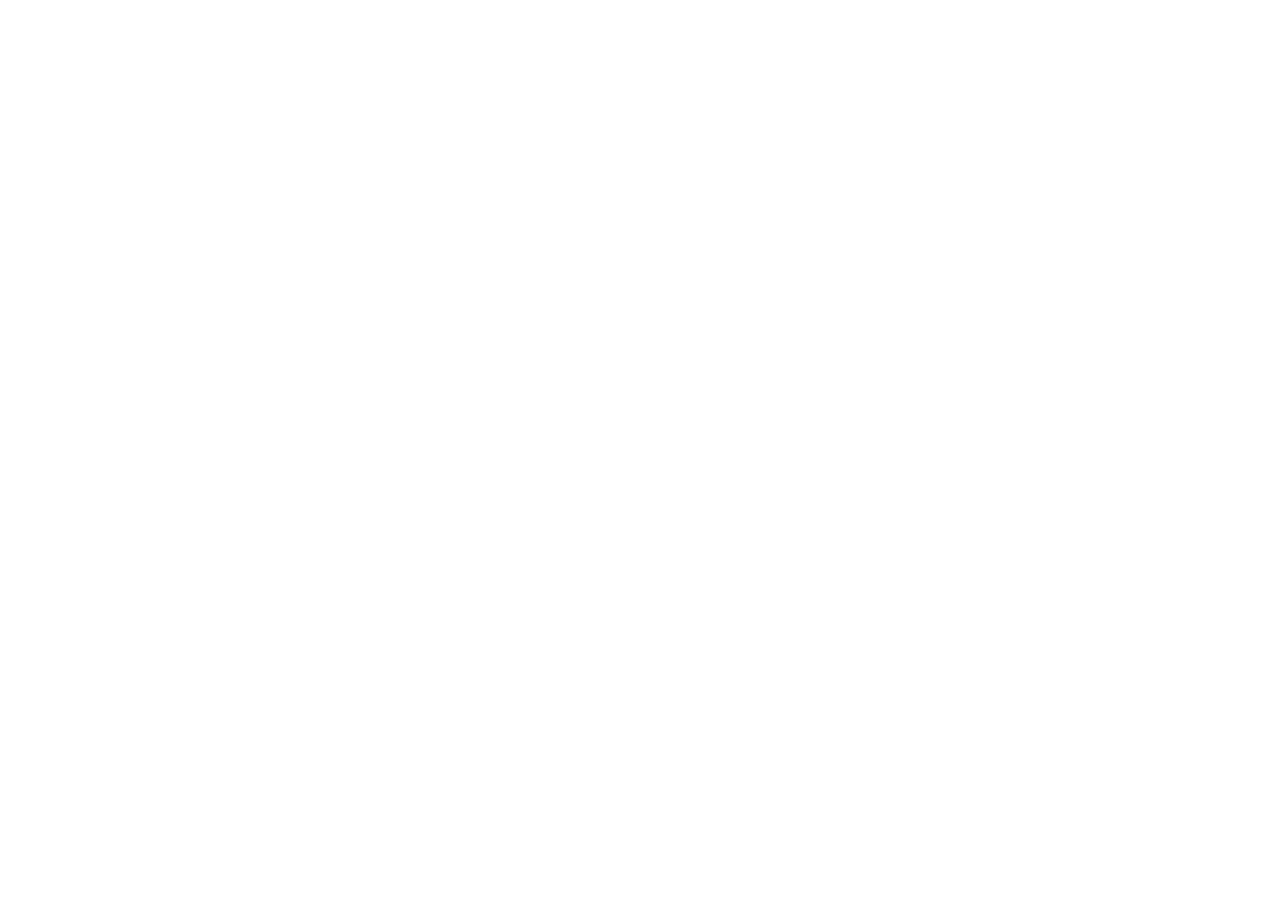
==== index.html @ 9375e0fc "Init : création du dépôt, arborescence des fichiers et structure HTML de base" ====
<!DOCTYPE html>
<html lang="fr">
<head> 
<meta charset="UTF-8"> 
<meta name="viewport" content="width=device-width, initial-scale=1.0"> 
<title>AfriTalent — Accueil</title> 
<!-- Bootstrap 5 via CDN : feuille de style --> 
<link 
href="https://cdn.jsdelivr.net/npm/bootstrap@5.3.0/dist/css/bootstrap.min.css" 
rel="stylesheet"> 
<!-- Votre feuille de style personnelle --> 
<link rel="stylesheet" href="css/style.css">
</head>
<body> 
<!-- Le contenu de la page sera ajoute ici --> 
<!-- Bootstrap 5 via CDN : script JavaScript --> 
<script 
src="https://cdn.jsdelivr.net/npm/bootstrap@5.3.0/dist/js/bootstrap.bundle.min.js"
></script> 
<!-- Votre script JavaScript --> 
<script src="js/main.js"></script>
</body>
</html
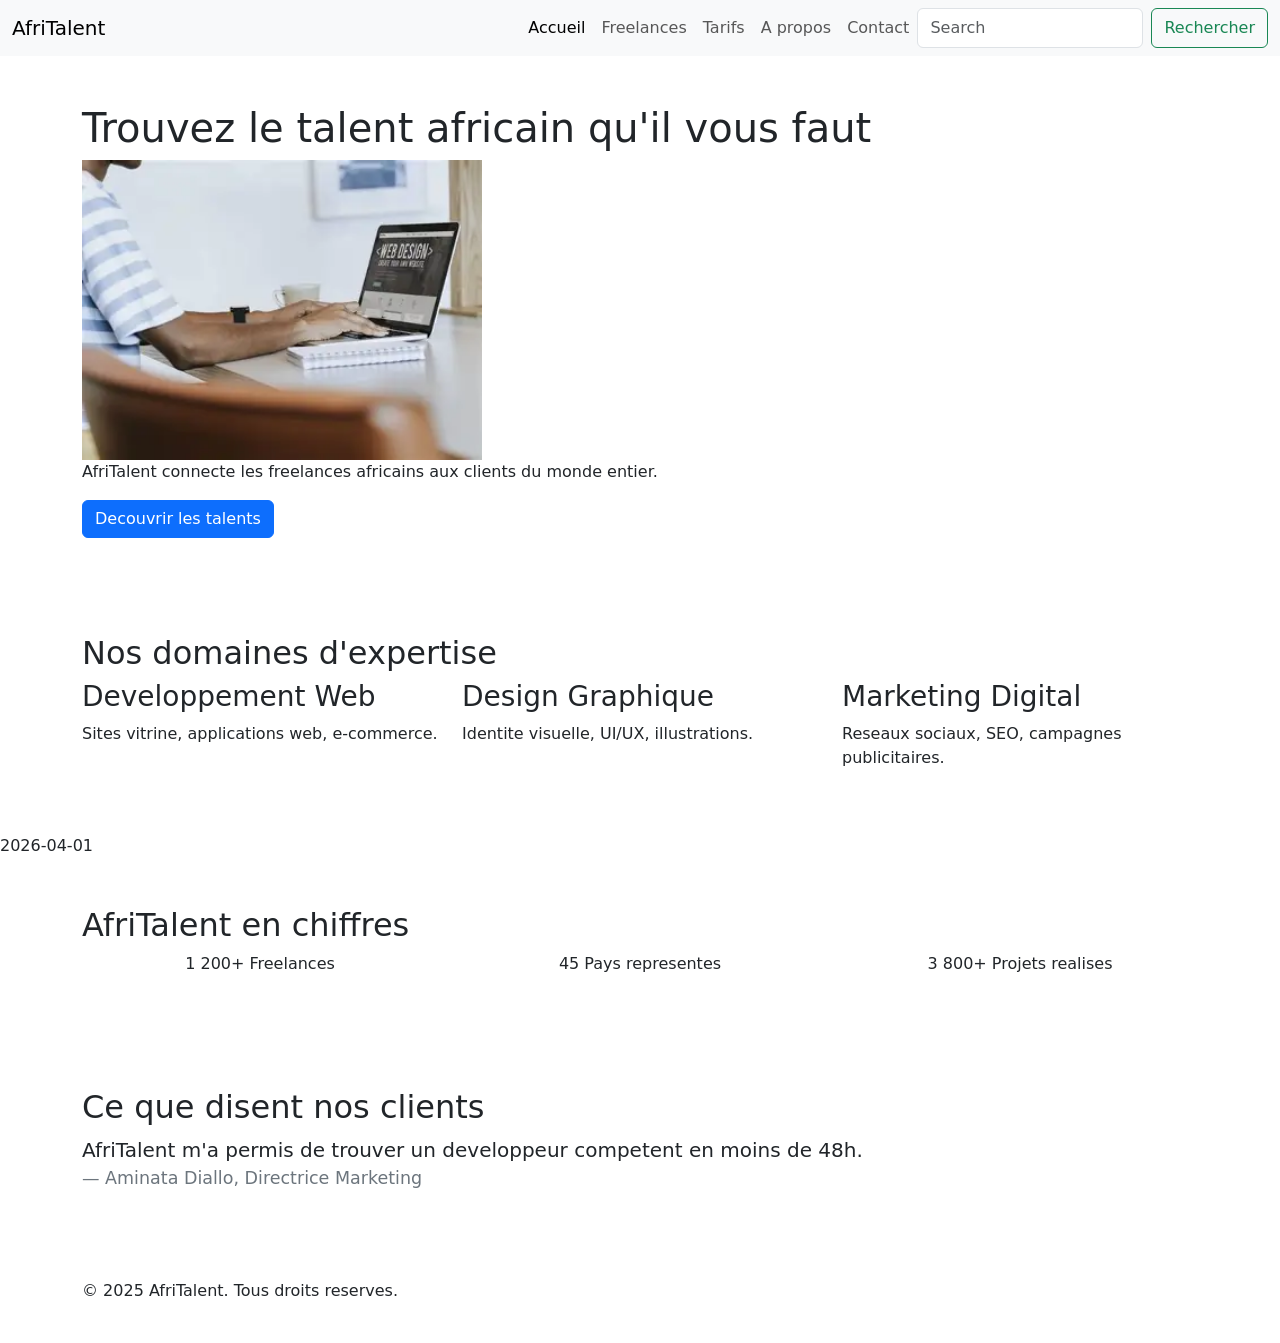
==== commit e873b578: "HTML : structure complète des 5 pages avec sections et contenu texte" ====
--- a/index.html
+++ b/index.html
@@ -1,23 +1,125 @@
 <!DOCTYPE html>
 <html lang="fr">
-<head> 
-<meta charset="UTF-8"> 
-<meta name="viewport" content="width=device-width, initial-scale=1.0"> 
-<title>AfriTalent — Accueil</title> 
-<!-- Bootstrap 5 via CDN : feuille de style --> 
-<link 
-href="https://cdn.jsdelivr.net/npm/bootstrap@5.3.0/dist/css/bootstrap.min.css" 
-rel="stylesheet"> 
-<!-- Votre feuille de style personnelle --> 
+<head>
+<meta charset="UTF-8">
+<meta name="viewport" content="width=device-width, initial-scale=1.0">
+<title>AfriTalent — Accueil</title>
+<!-- Bootstrap 5 via CDN : feuille de style -->
+<link
+href="https://cdn.jsdelivr.net/npm/bootstrap@5.3.0/dist/css/bootstrap.min.css"
+rel="stylesheet">
+<!-- Votre feuille de style personnelle -->
 <link rel="stylesheet" href="css/style.css">
 </head>
-<body> 
-<!-- Le contenu de la page sera ajoute ici --> 
-<!-- Bootstrap 5 via CDN : script JavaScript --> 
-<script 
+<body>
+<!-- Le contenu de la page sera ajoute ici -->
+
+
+<header>
+    <nav class="navbar navbar-expand-lg bg-body-tertiary">
+  <div class="container-fluid">
+    <a class="navbar-brand" href="#">AfriTalent</a>
+    <button class="navbar-toggler" type="button" data-bs-toggle="collapse" data-bs-target="#navbarSupportedContent" aria-controls="navbarSupportedContent" aria-expanded="false" aria-label="Toggle navigation">
+      <span class="navbar-toggler-icon"></span>
+    </button>
+    <div class="collapse navbar-collapse" id="navMenu"> 
+  <ul class="navbar-nav ms-auto"> 
+  <li class="nav-item"><a class="nav-link active" 
+  href="index.html">Accueil</a></li> 
+ <li class="nav-item"><a class="nav-link" 
+ href="freelances.html">Freelances</a></li> 
+ <li class="nav-item"><a class="nav-link" 
+ href="tarifs.html">Tarifs</a></li> 
+ <li class="nav-item"><a class="nav-link" href="about.html">A 
+ propos</a></li> 
+ <li class="nav-item"><a class="nav-link" 
+ href="contact.html">Contact</a></li> 
+      <form class="d-flex" role="Rechercher">
+        <input class="form-control me-2" type="search" placeholder="Search" aria-label="Search"/>
+        <button class="btn btn-outline-success" type="submit">Rechercher</button>
+      </form>
+    </div>
+  </div>
+ </nav>
+ </ul> 
+ </div> 
+ </div> 
+ </nav> 
+</header>
+<!-- Navigation Bootstrap commune a toutes les pages --> 
+
+<!-- Contenu principal --> 
+<main> 
+<!-- Section Hero : accroche principale --> 
+<section id="hero"> 
+<div class="container py-5"> 
+<h1>Trouvez le talent africain qu'il vous faut</h1> 
+<img src="images/Ordinateur.webp"
+     width="400"
+     height="300"
+     alt="hero">
+<p>AfriTalent connecte les freelances africains aux clients du 
+monde entier.</p> 
+<a href="freelances.html" class="btn btn-primary">Decouvrir les 
+talents</a>
+</div>
+</section>
+<!-- Section Services -->
+<section id="services">
+<div class="container py-5">
+<h2>Nos domaines d'expertise</h2>
+<div class="row">
+    <div class="col-md-4">
+<h3>Developpement Web</h3>
+<p>Sites vitrine, applications web, e-commerce.</p>
+</div>
+<div class="col-md-4">
+<h3>Design Graphique</h3>
+<p>Identite visuelle, UI/UX, illustrations.</p>
+</div>
+<div class="col-md-4">
+<h3>Marketing Digital</h3>
+<p>Reseaux sociaux, SEO, campagnes publicitaires.</p
+</div>
+</div>
+</div>
+</section>
+2026-04-01
+<!-- Section Statistiques -->
+<section id="statistiques"> 
+<div class="container py-5"> 
+<h2>AfriTalent en chiffres</h2> 
+<div class="row text-center"> 
+<div class="col-md-4"><p>1 200+ Freelances</p></div> 
+<div class="col-md-4"><p>45 Pays representes</p></div> 
+<div class="col-md-4"><p>3 800+ Projets realises</p></div> 
+</div> 
+</div> 
+</section> 
+<!-- Section Temoignages --> 
+<section id="temoignages"> 
+<div class="container py-5"> 
+<h2>Ce que disent nos clients</h2> 
+<blockquote class="blockquote"> 
+<p>AfriTalent m'a permis de trouver un developpeur competent 
+en moins de 48h.</p> 
+<footer class="blockquote-footer">Aminata Diallo, Directrice 
+Marketing</footer> 
+</blockquote> 
+</div> 
+</section> 
+</main> 
+<!-- Pied de page --> 
+<footer> 
+<div class="container py-4"> 
+<p>&copy; 2025 AfriTalent. Tous droits reserves.</p> 
+</div> 
+</footer>
+<!-- Bootstrap 5 via CDN : script JavaScript -->
+<script
 src="https://cdn.jsdelivr.net/npm/bootstrap@5.3.0/dist/js/bootstrap.bundle.min.js"
-></script> 
-<!-- Votre script JavaScript --> 
+></script>
+<!-- Votre script JavaScript -->
 <script src="js/main.js"></script>
 </body>
 </html
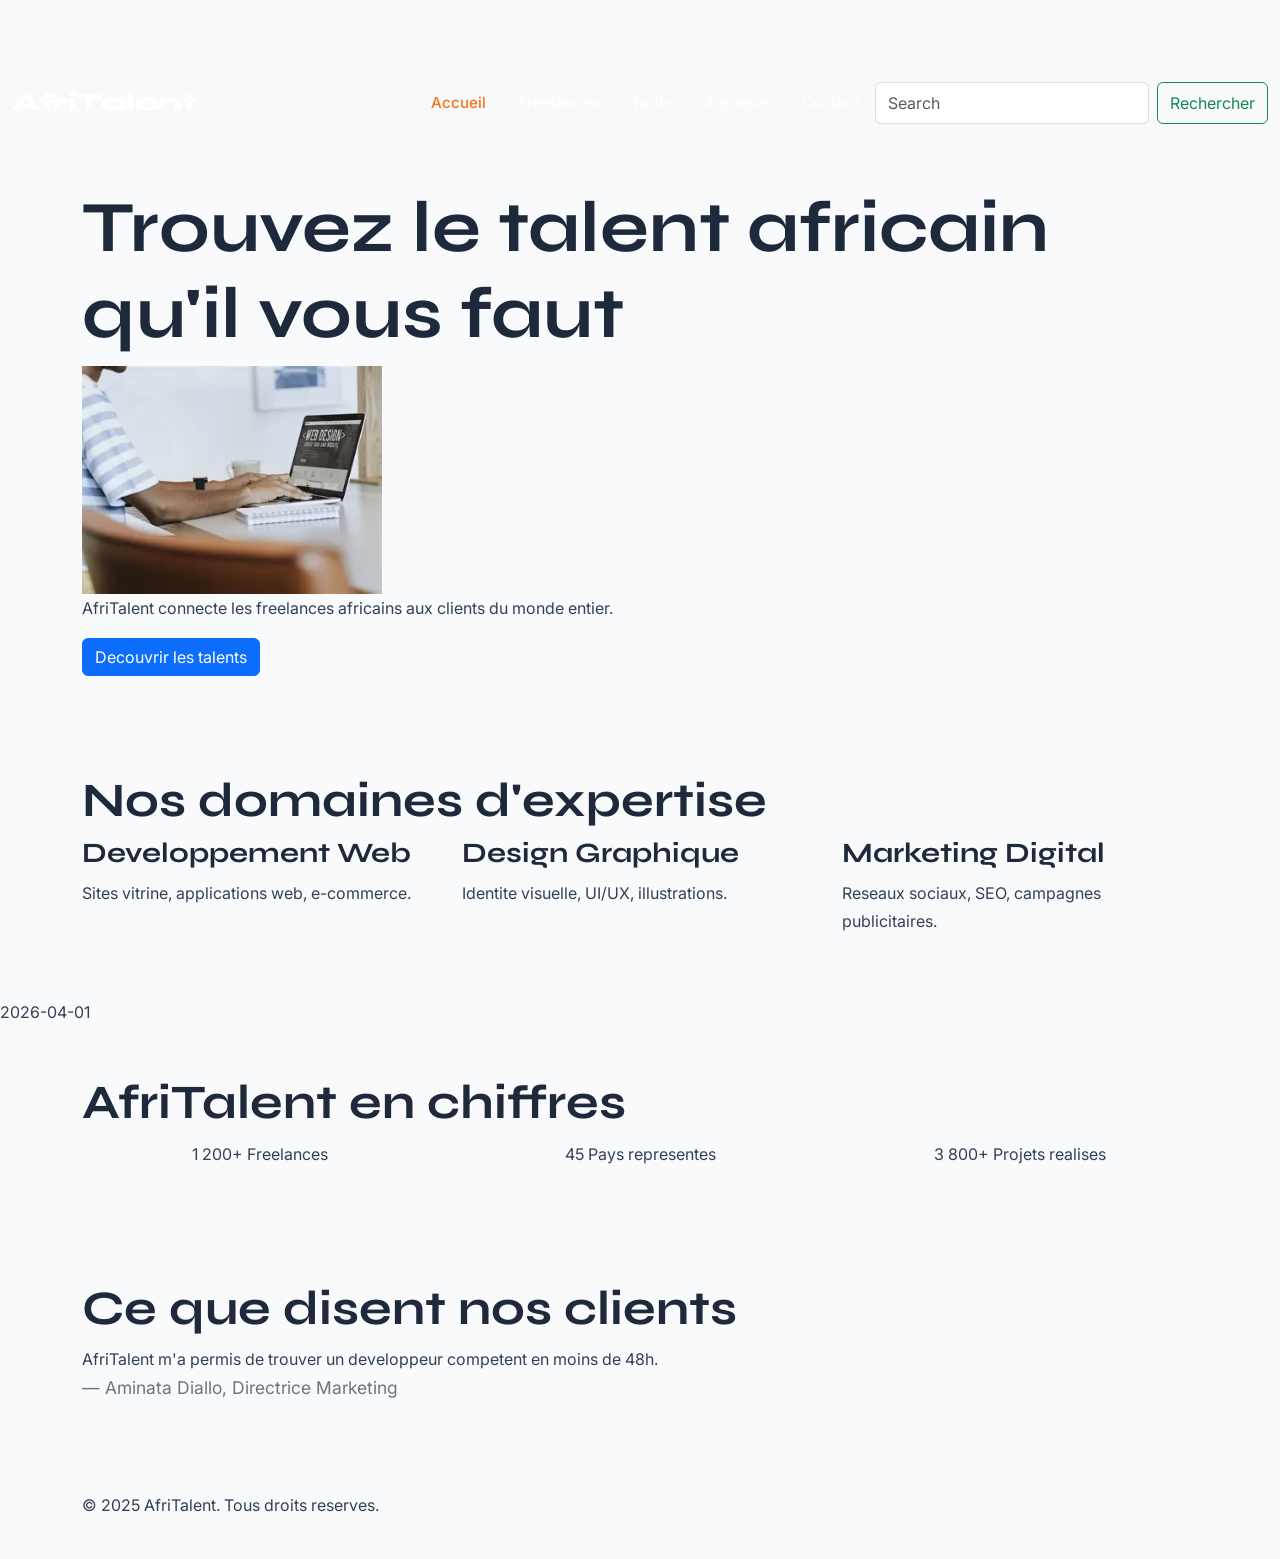
==== commit f1b0f12e: "ajout du css" ====
--- a/index.html
+++ b/index.html
@@ -55,7 +55,7 @@
 <div class="container py-5"> 
 <h1>Trouvez le talent africain qu'il vous faut</h1> 
 <img src="images/Ordinateur.webp"
-     width="400"
+     width="300"
      height="300"
      alt="hero">
 <p>AfriTalent connecte les freelances africains aux clients du 
--- a/css/style.css
+++ b/css/style.css
@@ -0,0 +1,197 @@
+@import url('https://fonts.googleapis.com/css2?family=Syne:wght@400;600;700;800&family=Inter:wght@300;400;500;600&display=swap');
+
+/* variables css */
+:root {
+    --color-primary:    #F97316; 
+    --color-secondary:  #1E293B;
+    --color-bg:         #F8FAFC;
+    --color-surface:    #FFFFFF;
+    --color-text:       #334155;
+    /* pour la typographie */
+    --font-heading: 'Syne', sans-serif;
+    --font-body:    'Inter', sans-serif;
+    /* les espacements */
+    --spacing-xs:   0.5rem;
+  --spacing-sm:   1rem;
+  --spacing-md:   2rem;
+  --spacing-lg:   4rem;
+  --spacing-xl:   6rem;
+  /* bordures arrondies */
+  --radius-sm:   0.375rem;
+  --radius-md:   0.75rem;
+  --radius-lg:   1.5rem;
+  /* les ombrages */
+  --shadow-sm: 0 1px 3px rgba(0, 0, 0, 0.08), 0 1px 2px rgba(0, 0, 0, 0.04);
+  --shadow-md: 0 4px 16px rgba(0, 0, 0, 0.10);
+  --shadow-lg: 0 12px 40px rgba(0, 0, 0, 0.12);
+   /* Transitions */
+    --transition-fast: 0.2s ease;
+    --transition-normal: 0.35s ease;
+
+    --navbar-height: 70px;
+}
+/* Reset CSS et styles de base */
+*,
+*::before,
+*::after {
+  box-sizing: border-box;
+  margin: 0;
+  padding: 0;
+}
+/* scroll */
+html {
+  scroll-behavior: smooth;
+}
+/* Corps de page */
+body {
+  font-family: var(--font-body);
+  font-size: 1rem;
+  line-height: 1.7;
+  color: var(--color-text);
+  background-color: var(--color-bg);
+  /* ajustement pour la navbar fixe */
+  padding-top: var(--navbar-height);
+}
+/* Suppression du style de liste par défaut (sera réappliqué au besoin) */
+ul, ol {
+  list-style: none;
+}
+/* Images responsives par défaut */
+img {
+  max-width: 100%;
+  height: auto;
+  display: block;
+}
+/* liens couleur heritee etc...*/
+a {
+  color: inherit;
+  text-decoration: none;
+}
+/* Boutons — police héritée */
+button {
+  font-family: inherit;
+  cursor: pointer;
+}
+/* typo globale */
+ /* --- Titres H1 à H4 en Syne --- */
+h1, h2, h3, h4 {
+  font-family: var(--font-heading);
+  font-weight: 700;
+  line-height: 1.2;
+  color: var(--color-secondary);
+}
+ 
+h1 { font-size: clamp(2.5rem, 6vw, 4.5rem); }   /* Hero — très grand, responsive  */
+h2 { font-size: clamp(1.8rem, 4vw, 3rem);   }   /* Titres de section              */
+h3 { font-size: clamp(1.25rem, 2.5vw, 1.75rem); } /* Sous-sections, cartes        */
+h4 { font-size: 1.125rem; }                      /* Petits blocs, labels forts     */
+ 
+/* Corps de texte */
+p {
+  font-size: 1rem;
+  line-height: 1.75;
+  color: var(--color-text);
+  margin-bottom: var(--spacing-sm);
+}
+ 
+/* Variante texte plus grande */
+.text-lead {
+  font-size: 1.15rem;
+  color: var(--color-text);
+  opacity: 0.85;
+}
+ 
+/* Petit texte */
+.text-small {
+  font-size: 0.85rem;
+  color: var(--color-text);
+  opacity: 0.7;
+}
+ 
+/* Texte de mise en avant (accent couleur primaire) */
+.text-accent {
+  color: var(--color-primary);
+}
+/* Titre de section centré avec label au-dessus */
+.section-label {
+  display: inline-block;
+  font-family: var(--font-body);
+  font-size: 0.8rem;
+  font-weight: 600;
+  letter-spacing: 0.12em;
+  text-transform: uppercase;
+  color: var(--color-primary);
+  margin-bottom: var(--spacing-xs);
+}
+/* navbar stylise */
+/* barre nav orincipal */
+#main-navbar {
+  height: var(--navbar-height);
+  background-color: var(--color-secondary);
+  transition: background-color var(--transition-normal),
+              box-shadow var(--transition-normal);
+
+}
+/* ombre variable lors de scroll */
+#main-navbar.navbar-scrolled {
+  box-shadow: var(--shadow-lg);
+  background-color: var(--color-secondary);
+}
+/* logo AfriTalent */
+.navbar-brand {
+  font-family: var(--font-heading);
+  font-size: 1.5rem;
+  font-weight: 800;
+  color: var(--color-surface) !important;
+  letter-spacing: -0.02em;
+}
+/* Partie colorée du logo */
+.navbar-brand span {
+  color: var(--color-primary);
+}
+/* Liens de navigation */
+.navbar-nav .nav-link {
+  font-family: var(--font-body);
+  font-size: 0.95rem;
+  font-weight: 500;
+  color: rgba(255, 255, 255, 0.80) !important;
+  padding: var(--spacing-xs) var(--spacing-sm) !important;
+  transition: color var(--transition-fast);
+}
+/* État actif et survol */
+.navbar-nav .nav-link:hover,
+.navbar-nav .nav-link.active {
+  color: var(--color-primary) !important;
+}
+/* Bouton CTA navbar « Rejoindre AfriTalent */
+.btn-navbar-cta {
+  font-family: var(--font-body);
+  font-size: 0.9rem;
+  font-weight: 600;
+  background-color: var(--color-primary);
+  color: #FFFFFF !important;
+  border: none;
+  border-radius: var(--radius-sm);
+  padding: 0.45rem 1.2rem;
+  margin-left: var(--spacing-sm);
+  transition: background-color var(--transition-fast),
+              transform var(--transition-fast);
+}
+ 
+.btn-navbar-cta:hover {
+  background-color: #ea6b0f;
+  transform: translateY(-1px);
+}
+/* Icône hamburger (mobile) — couleur adaptative */
+.navbar-toggler {
+  border-color: rgba(255, 255, 255, 0.3);
+}
+
+.navbar-toggler-icon {
+  background-image: url("data:image/svg+xml,%3csvg xmlns='http://www.w3.org/2000/svg' viewBox='0 0 30 30'%3e%3cpath stroke='rgba(255, 255, 255, 0.85)' stroke-linecap='round' stroke-miterlimit='10' stroke-width='2' d='M4 7h22M4 15h22M4 23h22'/%3e%3c/svg%3e");
+}
+/* supression du contour de focus sur le bouton hamburger */
+.navbar-toggler:focus {
+  box-shadow: 0 0 0 3px rgba(249, 115, 22, 0.5);
+  outline: none;
+}
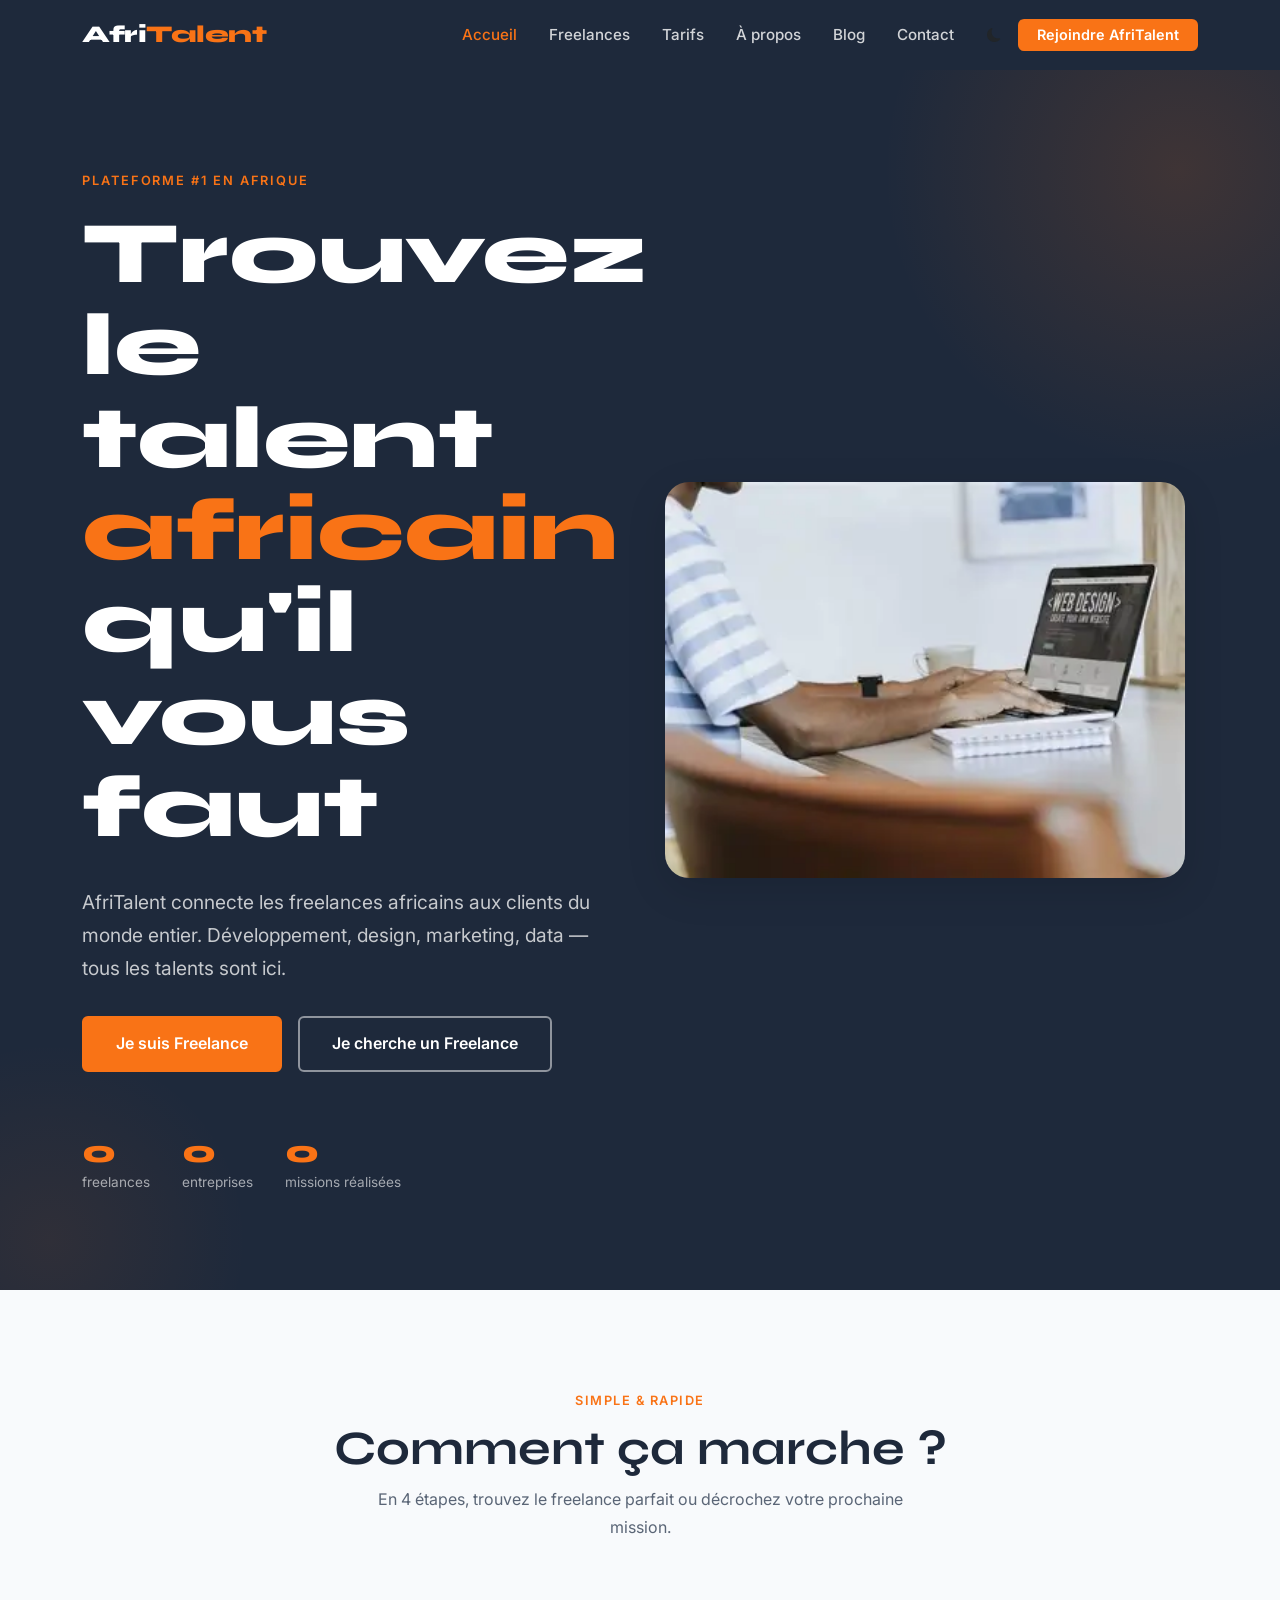
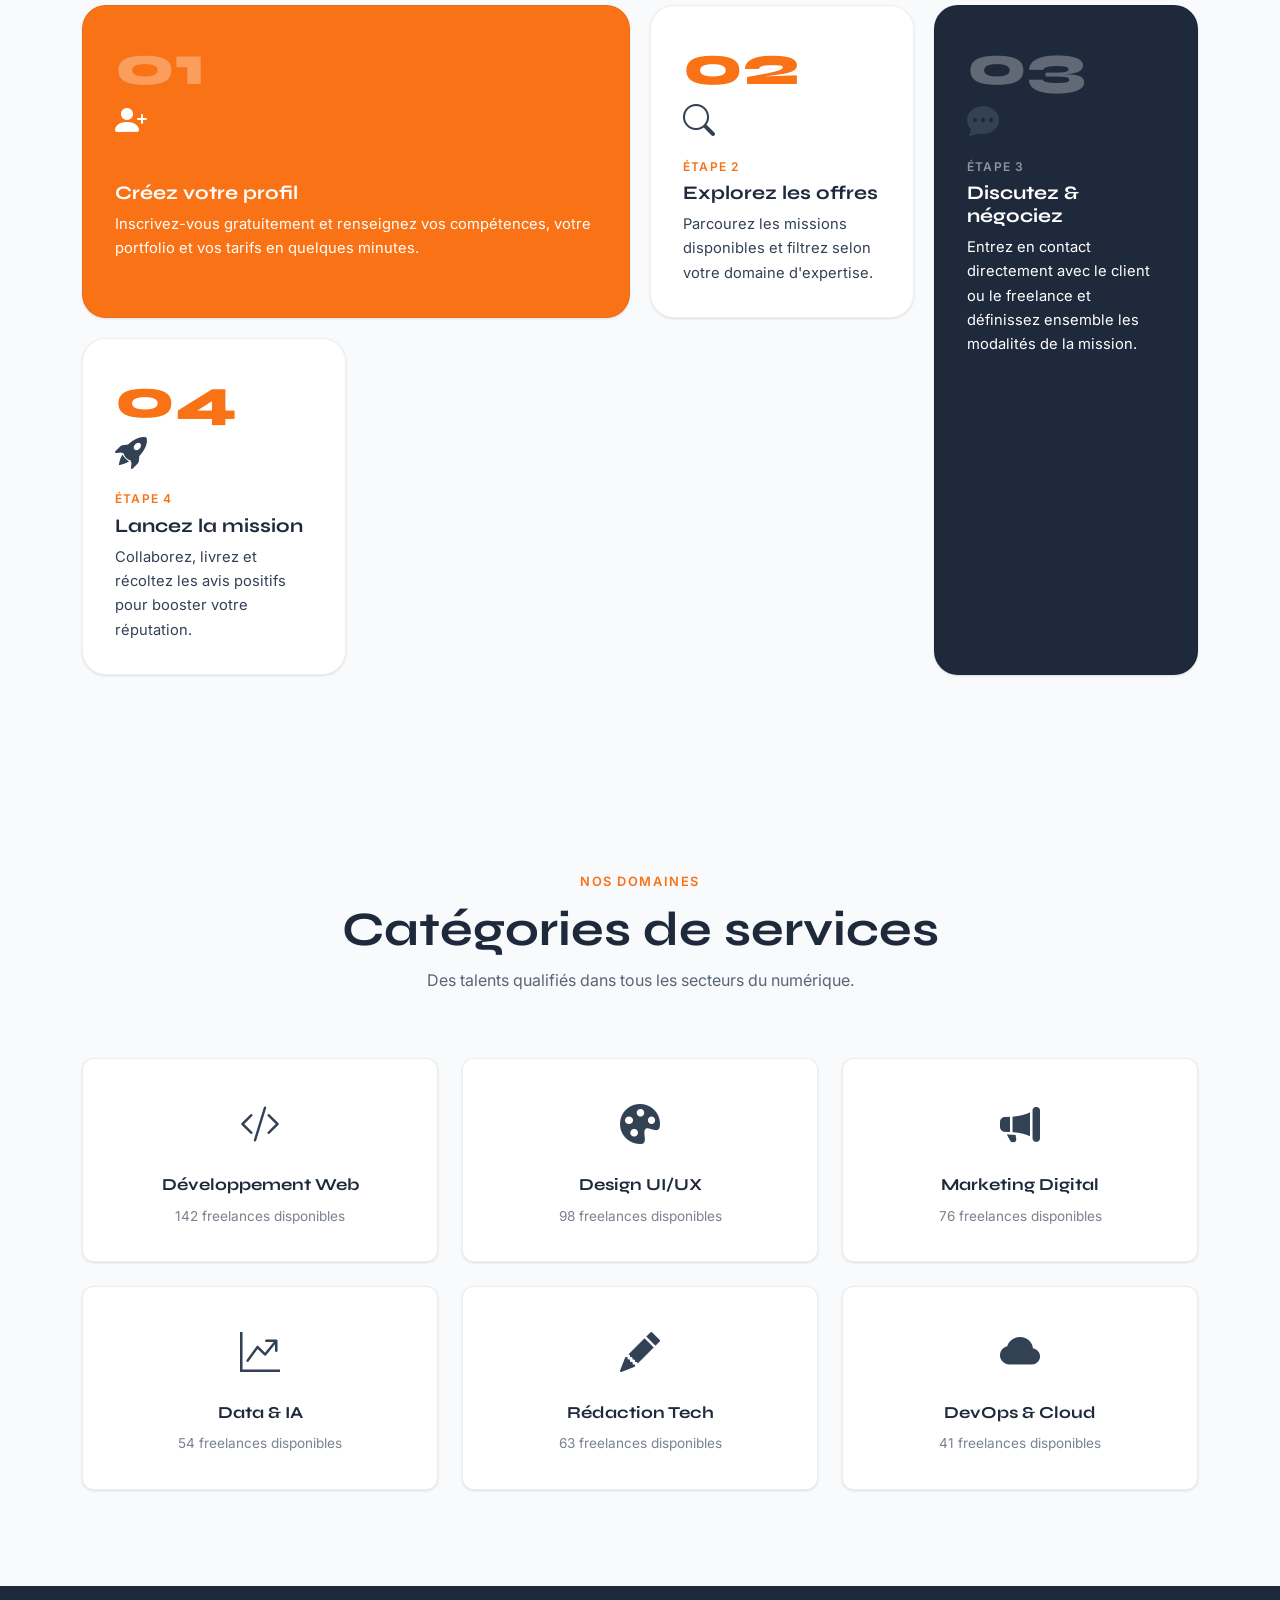
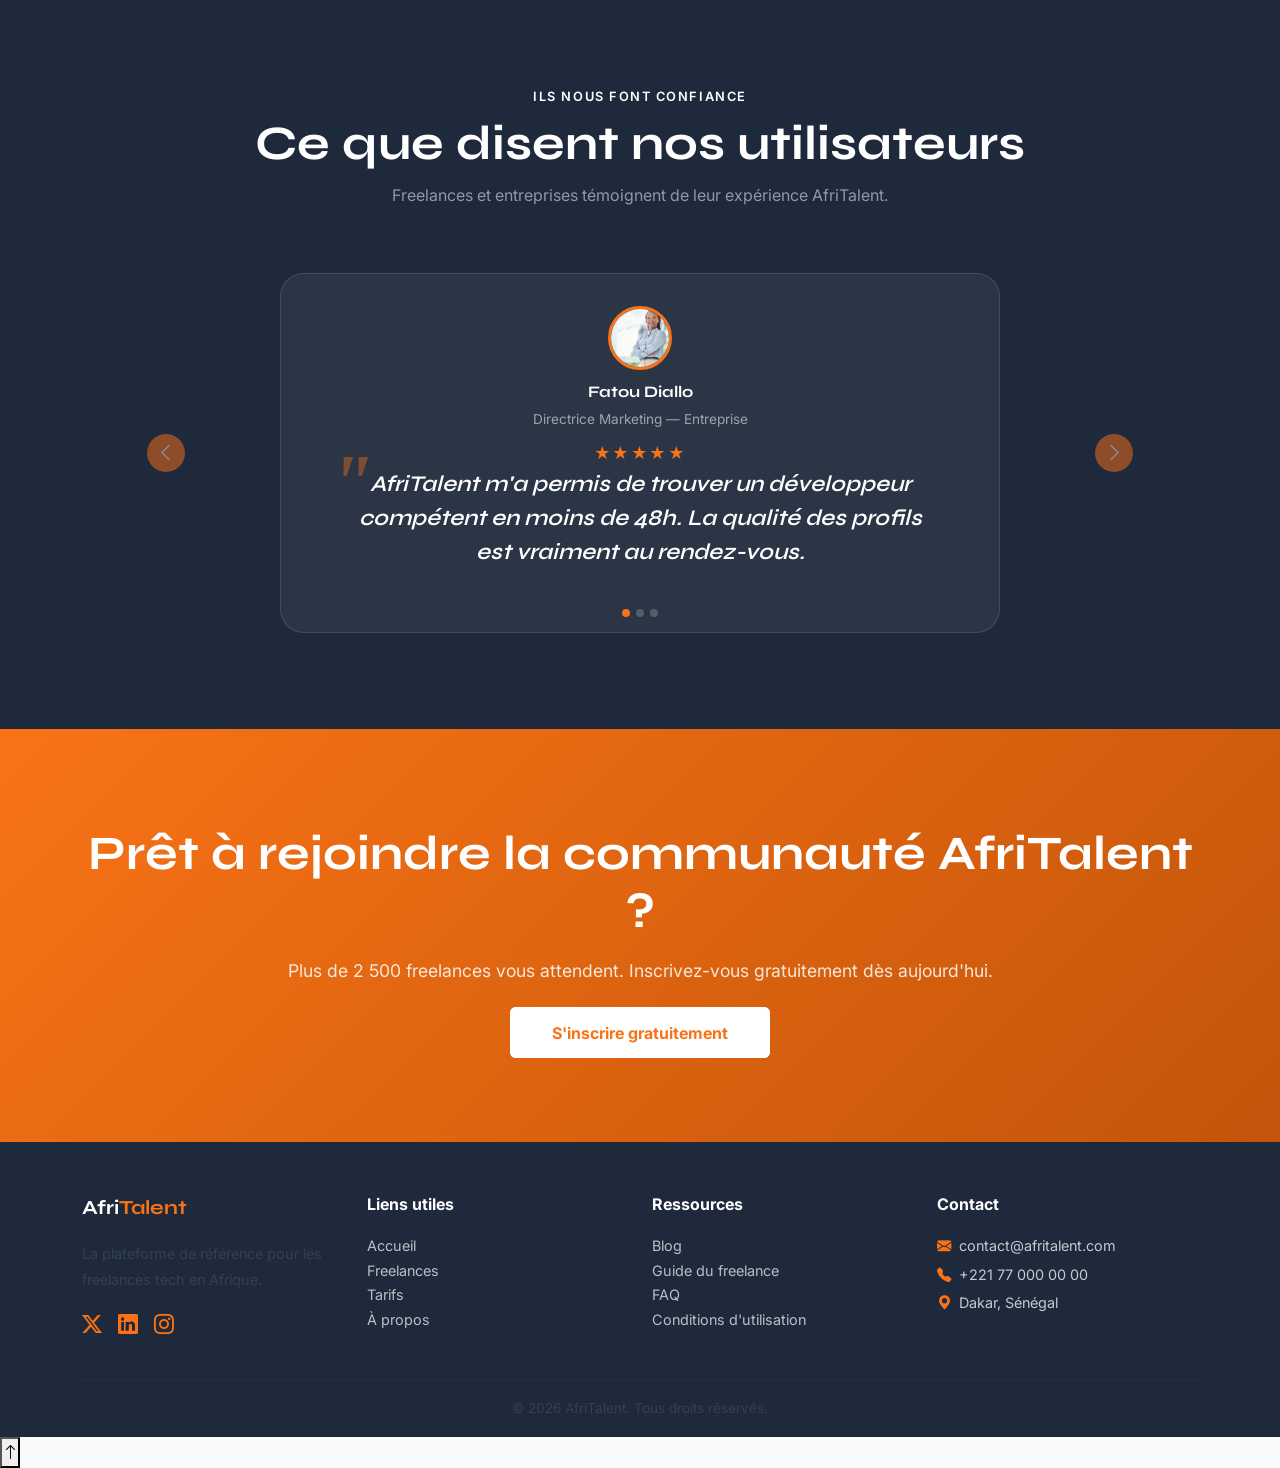
==== commit 9a413485: "commit4 et correction de l'index.html et du contact.html qui ne faisaient pas initialement parti de " ====
--- a/index.html
+++ b/index.html
@@ -1,125 +1,398 @@
 <!DOCTYPE html>
 <html lang="fr">
 <head>
-<meta charset="UTF-8">
-<meta name="viewport" content="width=device-width, initial-scale=1.0">
-<title>AfriTalent — Accueil</title>
-<!-- Bootstrap 5 via CDN : feuille de style -->
-<link
-href="https://cdn.jsdelivr.net/npm/bootstrap@5.3.0/dist/css/bootstrap.min.css"
-rel="stylesheet">
-<!-- Votre feuille de style personnelle -->
-<link rel="stylesheet" href="css/style.css">
+  <meta charset="UTF-8">
+  <meta name="viewport" content="width=device-width, initial-scale=1.0">
+  <title>AfriTalent — Accueil</title>
+
+  <!-- Bootstrap 5 via CDN : feuille de style -->
+  <link href="https://cdn.jsdelivr.net/npm/bootstrap@5.3.0/dist/css/bootstrap.min.css" rel="stylesheet">
+  <!-- Bootstrap Icons -->
+  <link href="https://cdn.jsdelivr.net/npm/bootstrap-icons@1.11.0/font/bootstrap-icons.css" rel="stylesheet">
+  <!-- Feuille de style personnelle -->
+  <link rel="stylesheet" href="css/style.css">
 </head>
 <body>
-<!-- Le contenu de la page sera ajoute ici -->
-
-
+
+<!-- ============================================================
+     NAVBAR — commune à toutes les pages
+     id="main-navbar" ciblé par le JS (scroll + dark mode)
+     ============================================================ -->
 <header>
-    <nav class="navbar navbar-expand-lg bg-body-tertiary">
-  <div class="container-fluid">
-    <a class="navbar-brand" href="#">AfriTalent</a>
-    <button class="navbar-toggler" type="button" data-bs-toggle="collapse" data-bs-target="#navbarSupportedContent" aria-controls="navbarSupportedContent" aria-expanded="false" aria-label="Toggle navigation">
-      <span class="navbar-toggler-icon"></span>
-    </button>
-    <div class="collapse navbar-collapse" id="navMenu"> 
-  <ul class="navbar-nav ms-auto"> 
-  <li class="nav-item"><a class="nav-link active" 
-  href="index.html">Accueil</a></li> 
- <li class="nav-item"><a class="nav-link" 
- href="freelances.html">Freelances</a></li> 
- <li class="nav-item"><a class="nav-link" 
- href="tarifs.html">Tarifs</a></li> 
- <li class="nav-item"><a class="nav-link" href="about.html">A 
- propos</a></li> 
- <li class="nav-item"><a class="nav-link" 
- href="contact.html">Contact</a></li> 
-      <form class="d-flex" role="Rechercher">
-        <input class="form-control me-2" type="search" placeholder="Search" aria-label="Search"/>
-        <button class="btn btn-outline-success" type="submit">Rechercher</button>
-      </form>
-    </div>
+  <nav id="main-navbar" class="navbar navbar-expand-lg fixed-top">
+    <div class="container">
+
+      <!-- Logo AfriTalent -->
+      <a class="navbar-brand" href="index.html">
+        Afri<span>Talent</span>
+      </a>
+
+      <!-- Bouton hamburger mobile -->
+      <button class="navbar-toggler" type="button"
+              data-bs-toggle="collapse"
+              data-bs-target="#navMenu"
+              aria-controls="navMenu"
+              aria-expanded="false"
+              aria-label="Ouvrir le menu de navigation">
+        <span class="navbar-toggler-icon"></span>
+      </button>
+
+      <!-- Liens de navigation -->
+      <div class="collapse navbar-collapse" id="navMenu">
+        <ul class="navbar-nav ms-auto align-items-center">
+          <li class="nav-item"><a class="nav-link active" href="index.html">Accueil</a></li>
+          <li class="nav-item"><a class="nav-link" href="freelances.html">Freelances</a></li>
+          <li class="nav-item"><a class="nav-link" href="tarifs.html">Tarifs</a></li>
+          <li class="nav-item"><a class="nav-link" href="about.html">À propos</a></li>
+          <li class="nav-item"><a class="nav-link" href="blog.html">Blog</a></li>
+          <li class="nav-item"><a class="nav-link" href="contact.html">Contact</a></li>
+
+          <!-- Bouton Dark Mode -->
+          <li class="nav-item">
+            <button id="theme-toggle" class="btn btn-sm ms-2"
+                    aria-label="Passer en mode sombre">
+              <i class="bi bi-moon-fill" aria-hidden="true"></i>
+            </button>
+          </li>
+
+          <!-- Bouton CTA -->
+          <li class="nav-item">
+            <a href="contact.html" class="btn-navbar-cta ms-2">
+              Rejoindre AfriTalent
+            </a>
+          </li>
+        </ul>
+      </div>
+
+    </div>
+  </nav>
+</header>
+
+
+
+<main>
+
+  <!-- Section Hero -->
+  <section id="hero" class="hero fade-in-section">
+    <div class="container">
+      <div class="row align-items-center">
+
+        <!-- Colonne texte -->
+        <div class="col-lg-6 hero-content">
+          <span class="hero-label">Plateforme #1 en Afrique</span>
+          <h1 class="hero-title">
+            Trouvez le talent <span class="highlight">africain</span> qu'il vous faut
+          </h1>
+          <p class="hero-subtitle">
+            AfriTalent connecte les freelances africains aux clients du monde entier.
+            Développement, design, marketing, data — tous les talents sont ici.
+          </p>
+          <div class="hero-cta-group">
+            <a href="freelances.html" class="btn-hero-primary">Je suis Freelance</a>
+            <a href="freelances.html" class="btn-hero-secondary">Je cherche un Freelance</a>
+          </div>
+
+          <!-- Statistiques animées (data-targetpar le JS) -->
+          <div class="hero-stats">
+            <div class="hero-stat-item">
+              <span class="stat-number" data-target="2500">0</span>
+              <span class="stat-label">freelances</span>
+            </div>
+            <div class="hero-stat-item">
+              <span class="stat-number" data-target="800">0</span>
+              <span class="stat-label">entreprises</span>
+            </div>
+            <div class="hero-stat-item">
+              <span class="stat-number" data-target="12000">0</span>
+              <span class="stat-label">missions réalisées</span>
+            </div>
+          </div>
+        </div>
+
+        <!-- Colonne image -->
+        <div class="col-lg-6 hero-visual mt-5 mt-lg-0">
+          <img src="images/Ordinateur.webp"
+               class="hero-image"
+               width="520" height="420"
+               alt="Freelance travaillant sur ordinateur">
+        </div>
+
+      </div>
+    </div>
+  </section>
+
+  <!-- Section Comment ça marche — Bento Grid -->
+  <section id="comment-ca-marche" class="section fade-in-section">
+    <div class="container">
+      <div class="section-header">
+        <span class="section-label">Simple &amp; Rapide</span>
+        <h2>Comment ça marche ?</h2>
+        <p>En 4 étapes, trouvez le freelance parfait ou décrochez votre prochaine mission.</p>
+      </div>
+
+      <div class="bento-grid">
+
+        <!-- Carte large -->
+        <div class="bento-card bento-card--wide bento-card--accent">
+          <span class="step-number">01</span>
+          <span class="step-icon"><i class="bi bi-person-plus-fill" aria-hidden="true"></i></span>
+          <span class="step-label">Étape 1</span>
+          <h3>Créez votre profil</h3>
+          <p>Inscrivez-vous gratuitement et renseignez vos compétences, votre portfolio et vos tarifs en quelques minutes.</p>
+        </div>
+
+        <!-- Carte normale -->
+        <div class="bento-card">
+          <span class="step-number">02</span>
+          <span class="step-icon"><i class="bi bi-search" aria-hidden="true"></i></span>
+          <span class="step-label">Étape 2</span>
+          <h3>Explorez les offres</h3>
+          <p>Parcourez les missions disponibles et filtrez selon votre domaine d'expertise.</p>
+        </div>
+
+        <!-- Carte haute -->
+        <div class="bento-card bento-card--tall bento-card--dark">
+          <span class="step-number">03</span>
+          <span class="step-icon"><i class="bi bi-chat-dots-fill" aria-hidden="true"></i></span>
+          <span class="step-label">Étape 3</span>
+          <h3>Discutez &amp; négociez</h3>
+          <p>Entrez en contact directement avec le client ou le freelance et définissez ensemble les modalités de la mission.</p>
+        </div>
+
+        <!-- Carte normale -->
+        <div class="bento-card">
+          <span class="step-number">04</span>
+          <span class="step-icon"><i class="bi bi-rocket-takeoff-fill" aria-hidden="true"></i></span>
+          <span class="step-label">Étape 4</span>
+          <h3>Lancez la mission</h3>
+          <p>Collaborez, livrez et récoltez les avis positifs pour booster votre réputation.</p>
+        </div>
+
+      </div>
+    </div>
+  </section>
+
+  <!-- Section Catégories de services -->
+  <section id="categories" class="section fade-in-section" style="background-color: var(--color-bg);">
+    <div class="container">
+      <div class="section-header">
+        <span class="section-label">Nos domaines</span>
+        <h2>Catégories de services</h2>
+        <p>Des talents qualifiés dans tous les secteurs du numérique.</p>
+      </div>
+
+      <div class="categories-grid">
+        <div class="category-card">
+          <span class="category-icon"><i class="bi bi-code-slash" aria-hidden="true"></i></span>
+          <h3>Développement Web</h3>
+          <span class="category-count">142 freelances disponibles</span>
+        </div>
+        <div class="category-card">
+          <span class="category-icon"><i class="bi bi-palette-fill" aria-hidden="true"></i></span>
+          <h3>Design UI/UX</h3>
+          <span class="category-count">98 freelances disponibles</span>
+        </div>
+        <div class="category-card">
+          <span class="category-icon"><i class="bi bi-megaphone-fill" aria-hidden="true"></i></span>
+          <h3>Marketing Digital</h3>
+          <span class="category-count">76 freelances disponibles</span>
+        </div>
+        <div class="category-card">
+          <span class="category-icon"><i class="bi bi-graph-up-arrow" aria-hidden="true"></i></span>
+          <h3>Data &amp; IA</h3>
+          <span class="category-count">54 freelances disponibles</span>
+        </div>
+        <div class="category-card">
+          <span class="category-icon"><i class="bi bi-pencil-fill" aria-hidden="true"></i></span>
+          <h3>Rédaction Tech</h3>
+          <span class="category-count">63 freelances disponibles</span>
+        </div>
+        <div class="category-card">
+          <span class="category-icon"><i class="bi bi-cloud-fill" aria-hidden="true"></i></span>
+          <h3>DevOps &amp; Cloud</h3>
+          <span class="category-count">41 freelances disponibles</span>
+        </div>
+      </div>
+    </div>
+  </section>
+
+  <!-- Section Témoignages — Carousel Bootstrap -->
+  <section id="temoignages" class="testimonials-section fade-in-section">
+    <div class="container">
+      <div class="section-header">
+        <span class="section-label">Ils nous font confiance</span>
+        <h2>Ce que disent nos utilisateurs</h2>
+        <p>Freelances et entreprises témoignent de leur expérience AfriTalent.</p>
+      </div>
+
+      <div id="testimonialCarousel" class="carousel slide testimonials-carousel" data-bs-ride="carousel">
+
+        <div class="carousel-inner">
+
+          <!-- Témoignage 1 -->
+          <div class="carousel-item active">
+            <div class="testimonial-card">
+              <img src="images/Fatou.webp"
+                   class="testimonial-avatar"
+                   width="64" height="64"
+                   alt="Photo de Fatou Diallo">
+              <p class="testimonial-name">Fatou Diallo</p>
+              <p class="testimonial-role">Directrice Marketing — Entreprise</p>
+              <div class="testimonial-stars" aria-label="Note 5 sur 5">★★★★★</div>
+              <p class="testimonial-quote">
+                AfriTalent m'a permis de trouver un développeur compétent en moins de 48h.
+                La qualité des profils est vraiment au rendez-vous.
+              </p>
+            </div>
+          </div>
+
+          <!-- Témoignage 2 -->
+          <div class="carousel-item">
+            <div class="testimonial-card">
+              <img src="images/Moussa.webp"
+                   class="testimonial-avatar"
+                   width="64" height="64"
+                   alt="Photo de Moussa Diop">
+              <p class="testimonial-name">Moussa Diop</p>
+              <p class="testimonial-role">Développeur Full-Stack — Freelance</p>
+              <div class="testimonial-stars" aria-label="Note 5 sur 5">★★★★★</div>
+              <p class="testimonial-quote">
+                Grâce à AfriTalent, j'ai décroché 3 missions en un mois.
+                La plateforme est intuitive et les clients sont sérieux.
+              </p>
+            </div>
+          </div>
+
+          <!-- Témoignage 3 -->
+          <div class="carousel-item">
+            <div class="testimonial-card">
+              <img src="images/sophie freelance.jpg"
+                   class="testimonial-avatar"
+                   width="64" height="64"
+                   alt="Photo de Sophie">
+              <p class="testimonial-name">Sophie</p>
+              <p class="testimonial-role">Designer UI/UX — Freelance</p>
+              <div class="testimonial-stars" aria-label="Note 4 sur 5">★★★★☆</div>
+              <p class="testimonial-quote">
+                La meilleure plateforme pour les créatifs africains.
+                J'ai pu construire mon portfolio et attirer des clients internationaux.
+              </p>
+            </div>
+          </div>
+
+        </div><!-- /.carousel-inner -->
+
+        <!-- Contrôles prev/next -->
+        <button class="carousel-control-prev" type="button" data-bs-target="#testimonialCarousel" data-bs-slide="prev">
+          <span class="carousel-control-prev-icon" aria-hidden="true"></span>
+          <span class="visually-hidden">Précédent</span>
+        </button>
+        <button class="carousel-control-next" type="button" data-bs-target="#testimonialCarousel" data-bs-slide="next">
+          <span class="carousel-control-next-icon" aria-hidden="true"></span>
+          <span class="visually-hidden">Suivant</span>
+        </button>
+
+        <!-- Indicateurs -->
+        <div class="carousel-indicators">
+          <button type="button" data-bs-target="#testimonialCarousel" data-bs-slide-to="0" class="active" aria-current="true" aria-label="Témoignage 1"></button>
+          <button type="button" data-bs-target="#testimonialCarousel" data-bs-slide-to="1" aria-label="Témoignage 2"></button>
+          <button type="button" data-bs-target="#testimonialCarousel" data-bs-slide-to="2" aria-label="Témoignage 3"></button>
+        </div>
+
+      </div><!-- /#testimonialCarousel -->
+    </div>
+  </section>
+
+  <!-- Section CTA -->
+  <section id="cta" class="cta-section fade-in-section">
+    <div class="container">
+      <h2>Prêt à rejoindre la communauté AfriTalent ?</h2>
+      <p>Plus de 2 500 freelances vous attendent. Inscrivez-vous gratuitement dès aujourd'hui.</p>
+      <a href="contact.html" class="btn-cta-white">S'inscrire gratuitement</a>
+    </div>
+  </section>
+
+</main>
+
+<!-- ============================================================
+     FOOTER
+     ============================================================ -->
+<footer class="pt-5 pb-3" style="background-color: var(--color-secondary); color: rgba(255,255,255,0.75);">
+  <div class="container">
+    <div class="row gy-4">
+
+      <!-- Colonne 1 : AfriTalent -->
+      <div class="col-lg-3 col-md-6">
+        <p class="fw-bold fs-5" style="font-family: var(--font-heading); color: #fff;">
+          Afri<span style="color: var(--color-primary);">Talent</span>
+        </p>
+        <p style="font-size: 0.9rem;">
+          La plateforme de référence pour les freelances tech en Afrique.
+        </p>
+        <div class="d-flex gap-3 mt-2">
+          <a href="#" aria-label="Twitter"><i class="bi bi-twitter-x fs-5" style="color: var(--color-primary);"></i></a>
+          <a href="#" aria-label="LinkedIn"><i class="bi bi-linkedin fs-5" style="color: var(--color-primary);"></i></a>
+          <a href="#" aria-label="Instagram"><i class="bi bi-instagram fs-5" style="color: var(--color-primary);"></i></a>
+        </div>
+      </div>
+
+      <!-- Colonne 2 : Liens utiles -->
+      <div class="col-lg-3 col-md-6">
+        <p class="fw-bold" style="color: #fff;">Liens utiles</p>
+        <ul class="list-unstyled" style="font-size: 0.9rem;">
+          <li><a href="index.html" style="color: rgba(255,255,255,0.7);">Accueil</a></li>
+          <li><a href="freelances.html" style="color: rgba(255,255,255,0.7);">Freelances</a></li>
+          <li><a href="tarifs.html" style="color: rgba(255,255,255,0.7);">Tarifs</a></li>
+          <li><a href="about.html" style="color: rgba(255,255,255,0.7);">À propos</a></li>
+        </ul>
+      </div>
+
+      <!-- Colonne 3 : Ressources -->
+      <div class="col-lg-3 col-md-6">
+        <p class="fw-bold" style="color: #fff;">Ressources</p>
+        <ul class="list-unstyled" style="font-size: 0.9rem;">
+          <li><a href="blog.html" style="color: rgba(255,255,255,0.7);">Blog</a></li>
+          <li><a href="#" style="color: rgba(255,255,255,0.7);">Guide du freelance</a></li>
+          <li><a href="#" style="color: rgba(255,255,255,0.7);">FAQ</a></li>
+          <li><a href="#" style="color: rgba(255,255,255,0.7);">Conditions d'utilisation</a></li>
+        </ul>
+      </div>
+
+      <!-- Colonne 4 : Contact -->
+      <div class="col-lg-3 col-md-6">
+        <p class="fw-bold" style="color: #fff;">Contact</p>
+        <ul class="list-unstyled" style="font-size: 0.9rem;">
+          <li><i class="bi bi-envelope-fill me-2" style="color: var(--color-primary);"></i>contact@afritalent.com</li>
+          <li class="mt-1"><i class="bi bi-telephone-fill me-2" style="color: var(--color-primary);"></i>+221 77 000 00 00</li>
+          <li class="mt-1"><i class="bi bi-geo-alt-fill me-2" style="color: var(--color-primary);"></i>Dakar, Sénégal</li>
+        </ul>
+      </div>
+
+    </div><!-- /.row -->
+
+    <hr style="border-color: rgba(255,255,255,0.15); margin-top: 2rem;">
+
+    <!-- Copyright avec année dynamique via JS -->
+    <p class="text-center mb-0" style="font-size: 0.85rem;">
+      &copy; <span id="year"></span> AfriTalent. Tous droits réservés.
+    </p>
+
   </div>
- </nav>
- </ul> 
- </div> 
- </div> 
- </nav> 
-</header>
-<!-- Navigation Bootstrap commune a toutes les pages --> 
-
-<!-- Contenu principal --> 
-<main> 
-<!-- Section Hero : accroche principale --> 
-<section id="hero"> 
-<div class="container py-5"> 
-<h1>Trouvez le talent africain qu'il vous faut</h1> 
-<img src="images/Ordinateur.webp"
-     width="300"
-     height="300"
-     alt="hero">
-<p>AfriTalent connecte les freelances africains aux clients du 
-monde entier.</p> 
-<a href="freelances.html" class="btn btn-primary">Decouvrir les 
-talents</a>
-</div>
-</section>
-<!-- Section Services -->
-<section id="services">
-<div class="container py-5">
-<h2>Nos domaines d'expertise</h2>
-<div class="row">
-    <div class="col-md-4">
-<h3>Developpement Web</h3>
-<p>Sites vitrine, applications web, e-commerce.</p>
-</div>
-<div class="col-md-4">
-<h3>Design Graphique</h3>
-<p>Identite visuelle, UI/UX, illustrations.</p>
-</div>
-<div class="col-md-4">
-<h3>Marketing Digital</h3>
-<p>Reseaux sociaux, SEO, campagnes publicitaires.</p
-</div>
-</div>
-</div>
-</section>
-2026-04-01
-<!-- Section Statistiques -->
-<section id="statistiques"> 
-<div class="container py-5"> 
-<h2>AfriTalent en chiffres</h2> 
-<div class="row text-center"> 
-<div class="col-md-4"><p>1 200+ Freelances</p></div> 
-<div class="col-md-4"><p>45 Pays representes</p></div> 
-<div class="col-md-4"><p>3 800+ Projets realises</p></div> 
-</div> 
-</div> 
-</section> 
-<!-- Section Temoignages --> 
-<section id="temoignages"> 
-<div class="container py-5"> 
-<h2>Ce que disent nos clients</h2> 
-<blockquote class="blockquote"> 
-<p>AfriTalent m'a permis de trouver un developpeur competent 
-en moins de 48h.</p> 
-<footer class="blockquote-footer">Aminata Diallo, Directrice 
-Marketing</footer> 
-</blockquote> 
-</div> 
-</section> 
-</main> 
-<!-- Pied de page --> 
-<footer> 
-<div class="container py-4"> 
-<p>&copy; 2025 AfriTalent. Tous droits reserves.</p> 
-</div> 
 </footer>
+
+<!-- Bouton retour en haut -->
+<button id="back-to-top" aria-label="Retour en haut de la page">
+  <i class="bi bi-arrow-up" aria-hidden="true"></i>
+</button>
+
 <!-- Bootstrap 5 via CDN : script JavaScript -->
-<script
-src="https://cdn.jsdelivr.net/npm/bootstrap@5.3.0/dist/js/bootstrap.bundle.min.js"
-></script>
-<!-- Votre script JavaScript -->
+<script src="https://cdn.jsdelivr.net/npm/bootstrap@5.3.0/dist/js/bootstrap.bundle.min.js"></script>
+<!-- Script JavaScript personnel -->
 <script src="js/main.js"></script>
+<!-- Année dynamique dans le footer -->
+<script>
+  document.getElementById('year').textContent = new Date().getFullYear();
+</script>
+
 </body>
-</html+</html>
--- a/css/style.css
+++ b/css/style.css
@@ -194,4 +194,552 @@
 .navbar-toggler:focus {
   box-shadow: 0 0 0 3px rgba(249, 115, 22, 0.5);
   outline: none;
+}
+
+.hero {
+  min-height: calc(100vh - var(--navbar-height)); /* Plein écran moins la navbar */
+  background-color: var(--color-secondary);        /* Fond bleu nuit               */
+  display: flex;
+  align-items: center;
+  position: relative;
+  overflow: hidden;
+  padding: var(--spacing-xl) 0;
+}
+ 
+/* Cercle décoratif en arrière-plan (pseudo-élément) */
+.hero::before {
+  content: '';
+  position: absolute;
+  top: -200px;
+  right: -200px;
+  width: 600px;
+  height: 600px;
+  border-radius: 50%;
+  background: radial-gradient(circle, rgba(249, 115, 22, 0.15) 0%, transparent 70%);
+  pointer-events: none; /* Ne bloque pas les clics */
+}
+ 
+/* Deuxième cercle décoratif en bas à gauche */
+.hero::after {
+  content: '';
+  position: absolute;
+  bottom: -150px;
+  left: -150px;
+  width: 400px;
+  height: 400px;
+  border-radius: 50%;
+  background: radial-gradient(circle, rgba(249, 115, 22, 0.08) 0%, transparent 70%);
+  pointer-events: none;
+}
+ 
+/* --- Colonne texte du Hero (partie gauche) --- */
+.hero-content {
+  position: relative;
+  z-index: 1; /* Passe au-dessus des pseudo-éléments décoratifs */
+}
+ 
+/* Label au-dessus du H1 */
+.hero-label {
+  display: inline-block;
+  font-size: 0.8rem;
+  font-weight: 600;
+  letter-spacing: 0.15em;
+  text-transform: uppercase;
+  color: var(--color-primary);
+  margin-bottom: var(--spacing-sm);
+}
+ 
+/* Titre principal H1 du Hero — très grand, expressif */
+.hero-title {
+  font-family: var(--font-heading);
+  font-size: clamp(3rem, 7vw, 5.5rem);
+  font-weight: 800;
+  line-height: 1.05;
+  color: var(--color-surface);
+  margin-bottom: var(--spacing-md);
+}
+ 
+/* Mot mis en couleur dans le titre (ex : "AfriTalent") */
+.hero-title .highlight {
+  color: var(--color-primary);
+}
+ 
+/* Sous-titre H2 du Hero — proposition de valeur */
+.hero-subtitle {
+  font-family: var(--font-body);
+  font-size: clamp(1rem, 2vw, 1.2rem);
+  font-weight: 400;
+  line-height: 1.7;
+  color: rgba(255, 255, 255, 0.75);
+  margin-bottom: var(--spacing-md);
+  max-width: 520px;
+}
+ 
+/* --- Groupe de boutons CTA du Hero --- */
+.hero-cta-group {
+  display: flex;
+  flex-wrap: wrap;
+  gap: var(--spacing-sm);
+  margin-bottom: var(--spacing-lg);
+}
+ 
+/* Bouton CTA principal "Je suis Freelance" */
+.btn-hero-primary {
+  font-family: var(--font-body);
+  font-size: 1rem;
+  font-weight: 600;
+  background-color: var(--color-primary);
+  color: #FFFFFF;
+  border: 2px solid var(--color-primary);
+  border-radius: var(--radius-sm);
+  padding: 0.75rem 2rem;
+  transition: background-color var(--transition-fast),
+              transform var(--transition-fast),
+              box-shadow var(--transition-fast);
+}
+ 
+.btn-hero-primary:hover {
+  background-color: #ea6b0f;
+  border-color: #ea6b0f;
+  transform: translateY(-2px);
+  box-shadow: 0 8px 24px rgba(249, 115, 22, 0.4);
+  color: #FFFFFF;
+}
+ 
+/* Bouton CTA secondaire "Je cherche un Freelance" */
+.btn-hero-secondary {
+  font-family: var(--font-body);
+  font-size: 1rem;
+  font-weight: 600;
+  background-color: transparent;
+  color: #FFFFFF;
+  border: 2px solid rgba(255, 255, 255, 0.5);
+  border-radius: var(--radius-sm);
+  padding: 0.75rem 2rem;
+  transition: border-color var(--transition-fast),
+              background-color var(--transition-fast),
+              transform var(--transition-fast);
+}
+ 
+.btn-hero-secondary:hover {
+  border-color: #FFFFFF;
+  background-color: rgba(255, 255, 255, 0.08);
+  transform: translateY(-2px);
+  color: #FFFFFF;
+}
+ 
+/* --- Statistiques animées sous les boutons CTA --- */
+.hero-stats {
+  display: flex;
+  flex-wrap: wrap;
+  gap: var(--spacing-md);
+}
+ 
+/* Chaque bloc stat (nombre + label) */
+.hero-stat-item {
+  display: flex;
+  flex-direction: column;
+}
+ 
+/* Nombre animé par le JS (ex : "+2 500") — classe ciblée par IntersectionObserver */
+.stat-number {
+  font-family: var(--font-heading);
+  font-size: 2rem;
+  font-weight: 800;
+  color: var(--color-primary);
+  line-height: 1;
+}
+ 
+/* Label sous le nombre (ex : "freelances") */
+.stat-label {
+  font-size: 0.85rem;
+  color: rgba(255, 255, 255, 0.6);
+  margin-top: 0.2rem;
+}
+ 
+/* --- Colonne visuelle du Hero (partie droite) --- */
+.hero-visual {
+  position: relative;
+  z-index: 1;
+  display: flex;
+  justify-content: center;
+  align-items: center;
+}
+ 
+/* Image ou illustration principale du Hero */
+.hero-image {
+  width: 100%;
+  max-width: 520px;
+  border-radius: var(--radius-lg);
+  box-shadow: var(--shadow-lg);
+}
+ 
+ 
+/* =============================================================
+   7. SECTION "COMMENT ÇA MARCHE" — BENTO GRID
+   CSS Grid asymétrique inspiré du style Bento Box 2026.
+   Les cartes n'ont pas toutes la même taille (grid-column/row).
+   ============================================================= */
+ 
+/* --- Conteneur de section générique (réutilisable) --- */
+.section {
+  padding: var(--spacing-xl) 0;
+}
+ 
+/* En-tête de section (label + titre + description centrés) */
+.section-header {
+  text-align: center;
+  margin-bottom: var(--spacing-lg);
+}
+ 
+.section-header h2 {
+  margin-bottom: var(--spacing-xs);
+}
+ 
+.section-header p {
+  max-width: 560px;
+  margin: 0 auto;
+  color: var(--color-text);
+  opacity: 0.8;
+}
+ 
+/* --- Grille Bento principale --- */
+.bento-grid {
+  display: grid;
+  /* 4 colonnes égales sur desktop */
+  grid-template-columns: repeat(4, 1fr);
+  grid-template-rows: auto;
+  gap: 1.25rem;
+}
+ 
+/* --- Carte Bento de base --- */
+.bento-card {
+  background-color: var(--color-surface);
+  border-radius: var(--radius-lg);
+  padding: var(--spacing-md);
+  box-shadow: var(--shadow-sm);
+  border: 1px solid rgba(0, 0, 0, 0.06);
+  transition: transform var(--transition-normal),
+              box-shadow var(--transition-normal);
+}
+ 
+.bento-card:hover {
+  transform: translateY(-4px);
+  box-shadow: var(--shadow-md);
+}
+ 
+/* Variante grande carte — occupe 2 colonnes */
+.bento-card--wide {
+  grid-column: span 2;
+}
+ 
+/* Variante haute carte — occupe 2 lignes */
+.bento-card--tall {
+  grid-row: span 2;
+}
+ 
+/* Variante carte accent (fond coloré primaire) */
+.bento-card--accent {
+  background-color: var(--color-primary);
+  color: #FFFFFF;
+}
+ 
+.bento-card--accent h3,
+.bento-card--accent p {
+  color: #FFFFFF;
+}
+/* Variante carte sombre (fond bleu nuit) */
+.bento-card--dark {
+  background-color: var(--color-secondary);
+}
+ 
+.bento-card--dark h3,
+.bento-card--dark p {
+  color: #FFFFFF;
+}
+ 
+.bento-card--dark .step-label {
+  color: rgba(255, 255, 255, 0.5);
+}
+ 
+/* --- Contenu interne d'une carte étape --- */
+ 
+/* Numéro d'étape (ex : "01") */
+.step-number {
+  font-family: var(--font-heading);
+  font-size: 3.5rem;
+  font-weight: 800;
+  color: var(--color-primary);
+  line-height: 1;
+  margin-bottom: var(--spacing-xs);
+}
+ 
+/* Pour les cartes accent/dark, le numéro est en blanc semi-transparent */
+.bento-card--accent .step-number,
+.bento-card--dark .step-number {
+  color: rgba(255, 255, 255, 0.3);
+}
+ 
+/* Icône de l'étape */
+.step-icon {
+  font-size: 2rem;
+  margin-bottom: var(--spacing-xs);
+  display: block;
+}
+ 
+/* Petit label au-dessus du titre (ex : "ÉTAPE 1") */
+.step-label {
+  font-size: 0.75rem;
+  font-weight: 600;
+  letter-spacing: 0.1em;
+  text-transform: uppercase;
+  color: var(--color-primary);
+  margin-bottom: 0.25rem;
+  display: block;
+}
+ 
+/* Titre court de l'étape */
+.bento-card h3 {
+  font-size: 1.2rem;
+  font-weight: 700;
+  margin-bottom: var(--spacing-xs);
+}
+ 
+/* Description de l'étape (2-3 lignes) */
+.bento-card p {
+  font-size: 0.92rem;
+  line-height: 1.65;
+  margin-bottom: 0;
+}
+ 
+ 
+/* =============================================================
+   8. SECTION "CATÉGORIES DE SERVICES"
+   Grille de cartes avec icône, titre, compteur de freelances.
+   Effets hover CSS : ombre, transformation, changement de couleur.
+   ============================================================= */
+ 
+/* --- Grille des catégories (6 cartes) --- */
+.categories-grid {
+  display: grid;
+  grid-template-columns: repeat(3, 1fr); /* 3 colonnes desktop */
+  gap: 1.5rem;
+}
+ 
+/* --- Carte catégorie --- */
+.category-card {
+  background-color: var(--color-surface);
+  border-radius: var(--radius-md);
+  padding: var(--spacing-md) var(--spacing-sm);
+  text-align: center;
+  border: 1px solid rgba(0, 0, 0, 0.07);
+  box-shadow: var(--shadow-sm);
+  cursor: pointer;
+ 
+  /* Transition sur toutes les propriétés modifiées au hover */
+  transition: transform var(--transition-normal),
+              box-shadow var(--transition-normal),
+              background-color var(--transition-normal),
+              border-color var(--transition-normal);
+}
+ 
+/* --- Effet hover : ombre + remontée + fond légèrement coloré --- */
+.category-card:hover {
+  transform: translateY(-6px);
+  box-shadow: var(--shadow-lg);
+  background-color: #FFF7ED;            /* Teinte orange très légère  */
+  border-color: var(--color-primary);   /* Bordure orange au survol   */
+}
+ 
+/* Icône de la catégorie */
+.category-icon {
+  font-size: 2.5rem;
+  margin-bottom: var(--spacing-sm);
+  display: block;
+  transition: transform var(--transition-normal);
+}
+ 
+/* L'icône grossit légèrement au survol de la carte */
+.category-card:hover .category-icon {
+  transform: scale(1.15);
+}
+ 
+/* Titre de la catégorie */
+.category-card h3 {
+  font-size: 1.05rem;
+  font-weight: 700;
+  color: var(--color-secondary);
+  margin-bottom: 0.4rem;
+  transition: color var(--transition-fast);
+}
+ 
+/* Le titre passe en orange au survol */
+.category-card:hover h3 {
+  color: var(--color-primary);
+}
+ 
+/* Compteur de freelances disponibles */
+.category-count {
+  font-size: 0.85rem;
+  color: var(--color-text);
+  opacity: 0.65;
+}
+ 
+ 
+/* =============================================================
+   9. SECTION TÉMOIGNAGES — CAROUSEL BOOTSTRAP PERSONNALISÉ
+   Le .carousel Bootstrap est conservé, on surcharge uniquement
+   l'apparence des slides et des contrôles.
+   ============================================================= */
+ 
+/* --- Fond de la section Témoignages --- */
+.testimonials-section {
+  background-color: var(--color-secondary);
+  padding: var(--spacing-xl) 0;
+}
+ 
+.testimonials-section .section-header h2,
+.testimonials-section .section-label {
+  color: var(--color-surface);
+}
+ 
+.testimonials-section .section-header p {
+  color: rgba(255, 255, 255, 0.65);
+}
+ 
+/* --- Carte témoignage (intérieur de chaque slide) --- */
+.testimonial-card {
+  background-color: rgba(255, 255, 255, 0.06);
+  border: 1px solid rgba(255, 255, 255, 0.12);
+  border-radius: var(--radius-lg);
+  padding: var(--spacing-md) var(--spacing-lg);
+  max-width: 720px;
+  margin: 0 auto;
+  text-align: center;
+}
+ 
+/* Citation du témoignage */
+.testimonial-quote {
+  font-family: var(--font-heading);
+  font-size: clamp(1.1rem, 2.5vw, 1.4rem);
+  font-weight: 600;
+  color: var(--color-surface);
+  line-height: 1.5;
+  font-style: italic;
+  margin-bottom: var(--spacing-md);
+ 
+  /* Guillemets décoratifs via pseudo-éléments */
+  position: relative;
+}
+ 
+.testimonial-quote::before {
+  content: '"';
+  font-size: 5rem;
+  color: var(--color-primary);
+  opacity: 0.4;
+  position: absolute;
+  top: -1.5rem;
+  left: -1rem;
+  line-height: 1;
+  font-family: Georgia, serif;
+}
+ 
+/* Avatar circulaire du témoin */
+.testimonial-avatar {
+  width: 64px;
+  height: 64px;
+  border-radius: 50%;
+  object-fit: cover;
+  border: 3px solid var(--color-primary);
+  margin: 0 auto var(--spacing-xs);
+}
+ 
+/* Nom du témoin */
+.testimonial-name {
+  font-family: var(--font-heading);
+  font-size: 1rem;
+  font-weight: 700;
+  color: var(--color-surface);
+  margin-bottom: 0.15rem;
+}
+ 
+/* Rôle du témoin (ex : FreelanceDesigner) */
+.testimonial-role {
+  font-size: 0.85rem;
+  color: rgba(255, 255, 255, 0.55);
+  margin-bottom: var(--spacing-xs);
+}
+ 
+/* Étoiles de notation */
+.testimonial-stars {
+  color: var(--color-primary);
+  font-size: 1rem;
+  letter-spacing: 0.1em;
+}
+ 
+/* --- Personnalisation des contrôles Bootstrap (prev/next) --- */
+.testimonials-carousel .carousel-control-prev-icon,
+.testimonials-carousel .carousel-control-next-icon {
+  background-color: var(--color-primary);
+  border-radius: 50%;
+  padding: 1.2rem;
+  background-size: 50%;
+}
+ 
+/*  Indicateurs (points) du carousel  */
+.testimonials-carousel .carousel-indicators [data-bs-target] {
+  background-color: rgba(255, 255, 255, 0.4);
+  width: 8px;
+  height: 8px;
+  border-radius: 50%;
+  border: none;
+}
+
+.testimonials-carousel .carousel-indicators .active {
+  background-color: var(--color-primary);
+}
+
+
+/*
+   10. SECTION APPEL À L'ACTION (CTA)
+   Bandeau avec fond coloré, titre percutant et bouton d'inscription.
+   */
+
+.cta-section {
+  background: linear-gradient(135deg, var(--color-primary) 0%, #c2550a 100%);
+  padding: var(--spacing-xl) 0;
+  text-align: center;
+}
+ 
+.cta-section h2 {
+  color: #FFFFFF;
+  font-size: clamp(1.8rem, 4vw, 3rem);
+  margin-bottom: var(--spacing-sm);
+}
+ 
+.cta-section p {
+  color: rgba(255, 255, 255, 0.85);
+  font-size: 1.1rem;
+  margin-bottom: var(--spacing-md);
+}
+ 
+/* Bouton CTA blanc sur fond orange */
+.btn-cta-white {
+  font-family: var(--font-body);
+  font-size: 1rem;
+  font-weight: 700;
+  background-color: #FFFFFF;
+  color: var(--color-primary);
+  border: 2px solid #FFFFFF;
+  border-radius: var(--radius-sm);
+  padding: 0.85rem 2.5rem;
+  transition: background-color var(--transition-fast),
+              color var(--transition-fast),
+              transform var(--transition-fast);
+}
+ 
+.btn-cta-white:hover {
+  background-color: transparent;
+  color: #FFFFFF;
+  transform: translateY(-2px);
 }
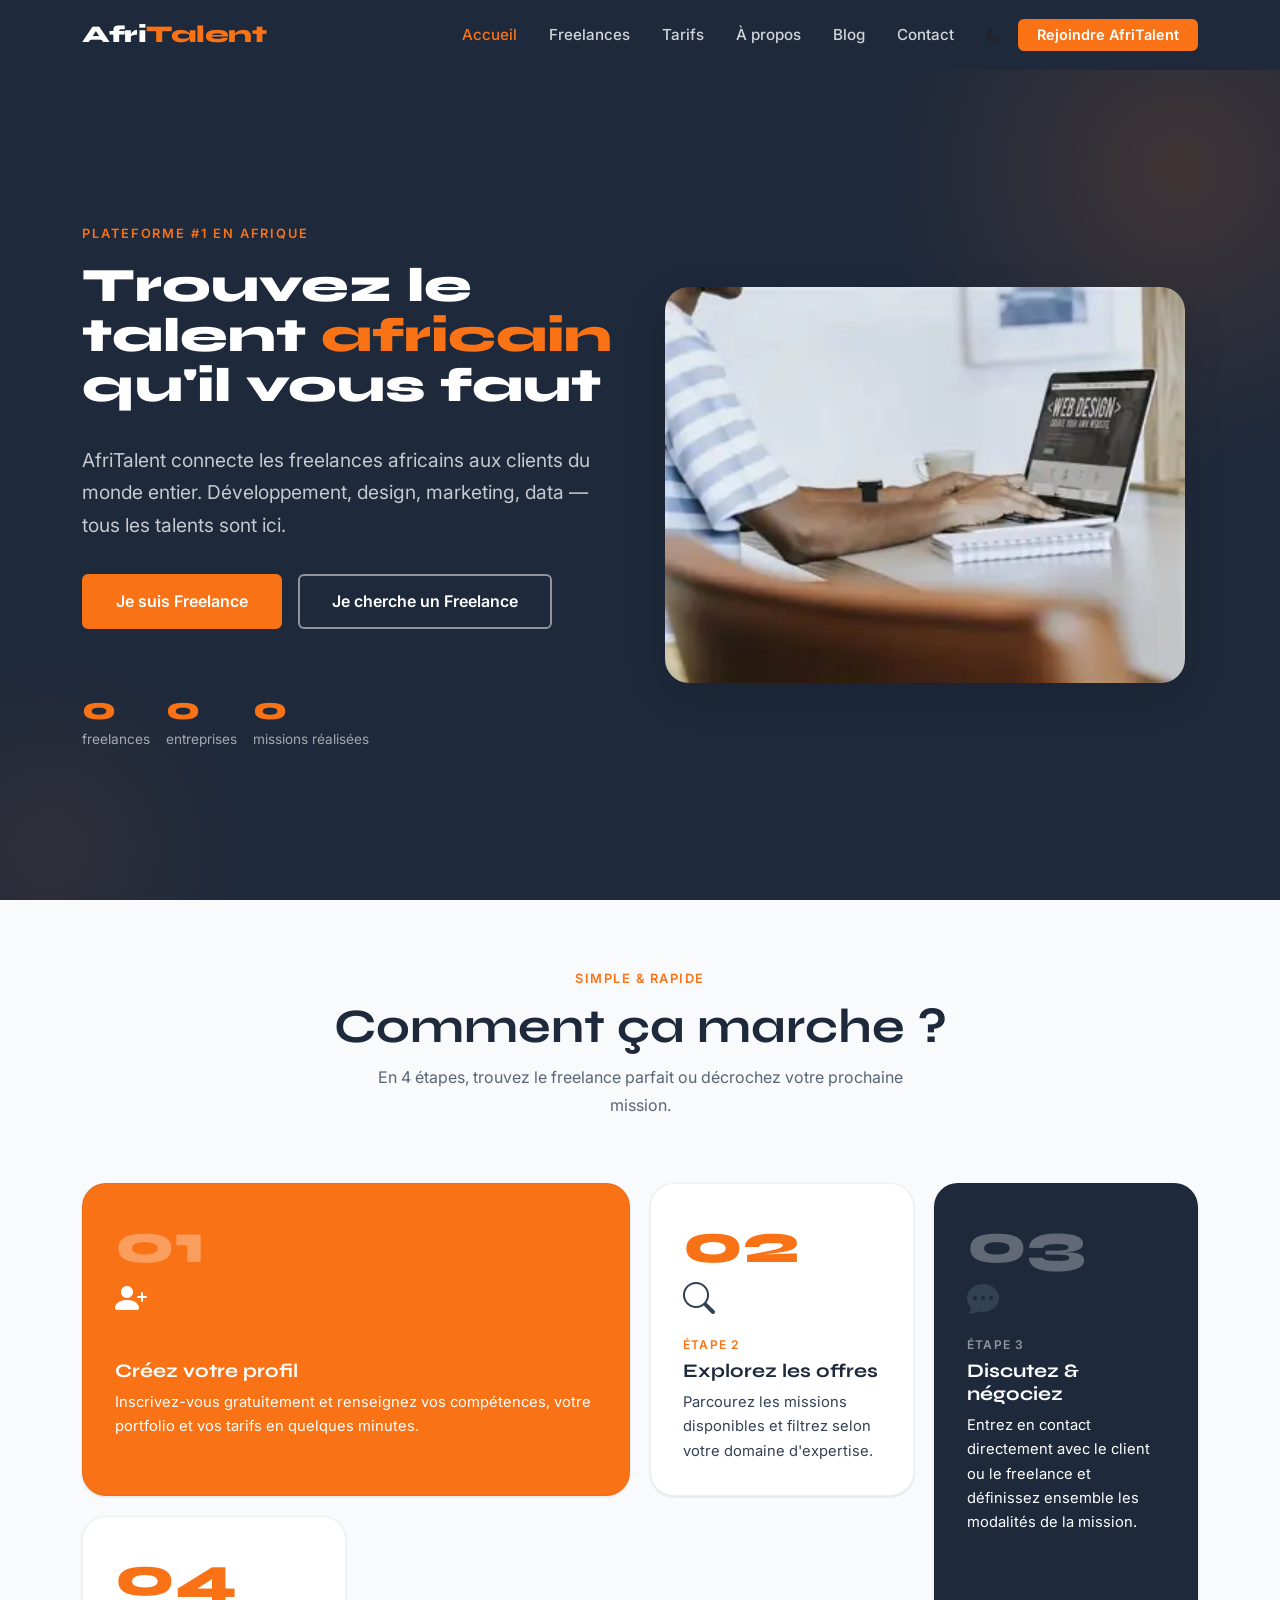
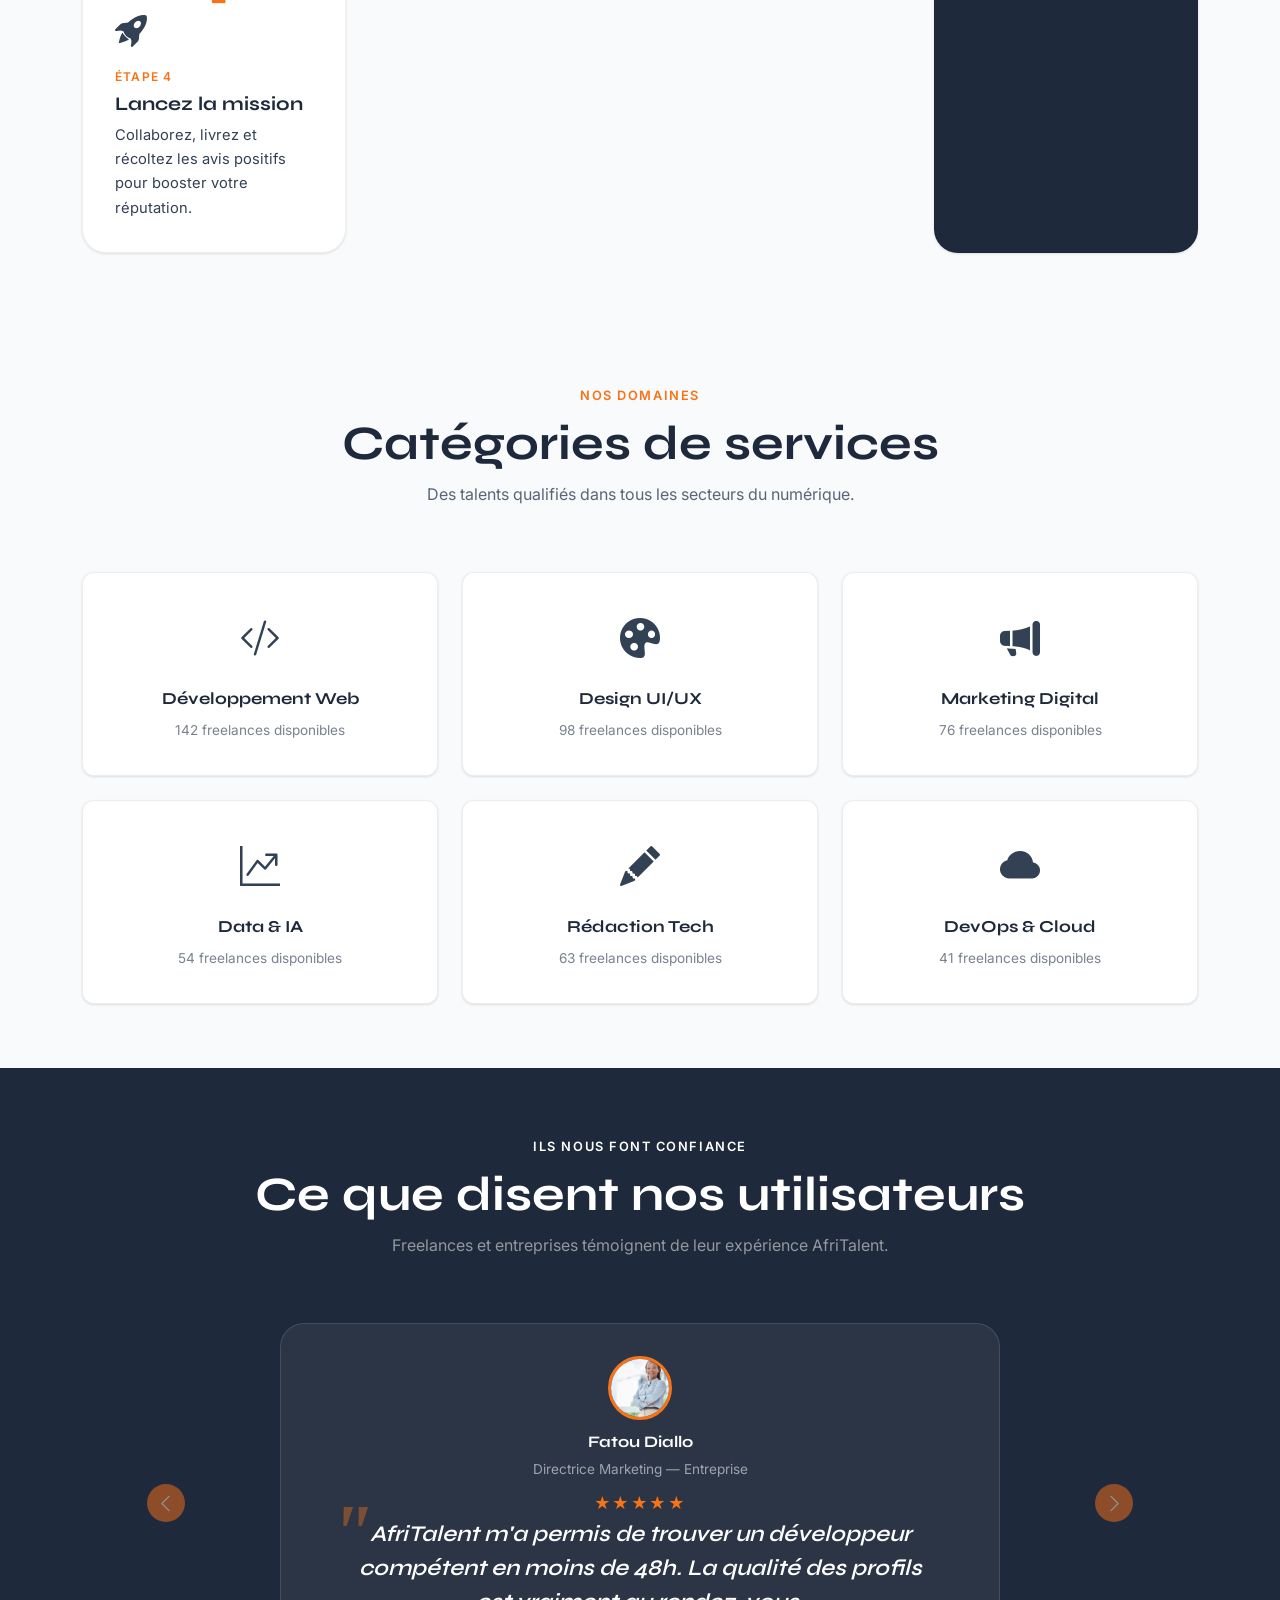
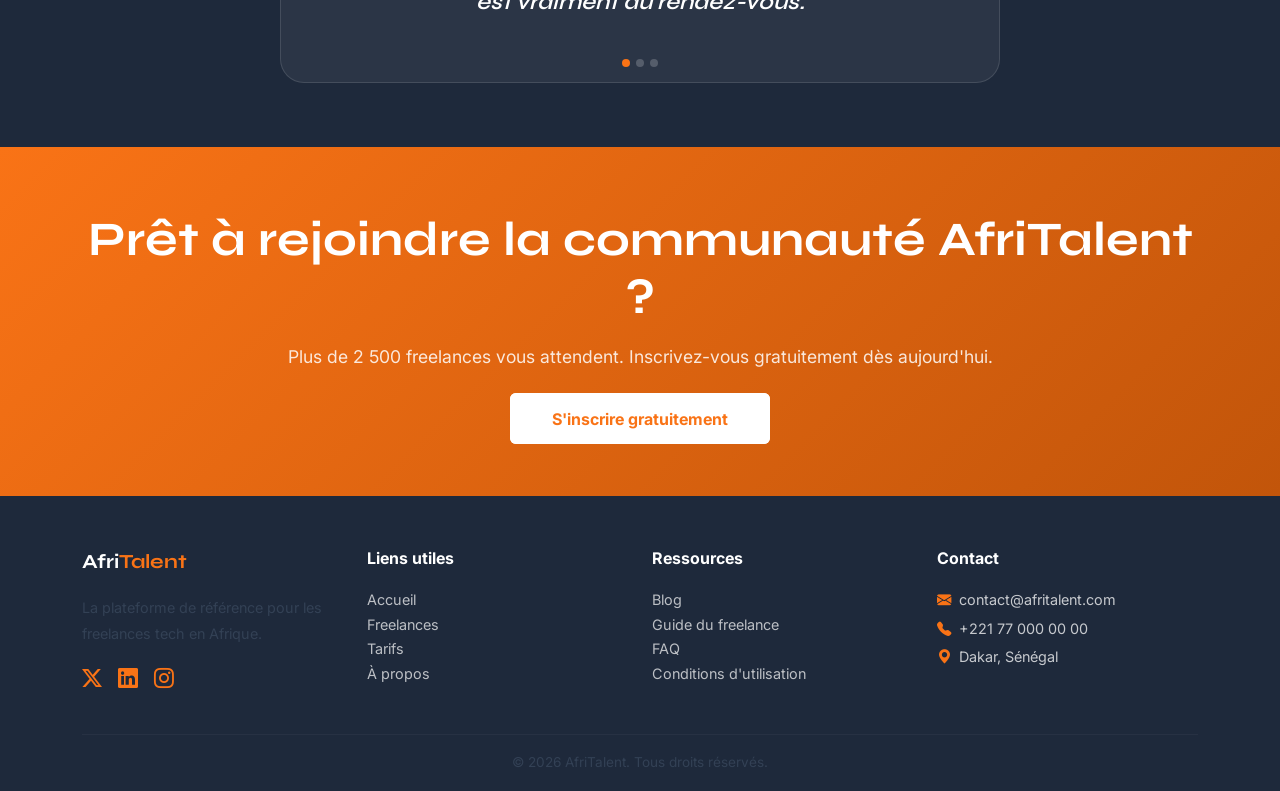
==== commit 8046ff7e: "commit6" ====
--- a/index.html
+++ b/index.html
@@ -48,7 +48,7 @@
           <li class="nav-item"><a class="nav-link" href="contact.html">Contact</a></li>
 
           <!-- Bouton Dark Mode -->
-          <li class="nav-item">
+          <li class="nav-item"> 
             <button id="theme-toggle" class="btn btn-sm ms-2"
                     aria-label="Passer en mode sombre">
               <i class="bi bi-moon-fill" aria-hidden="true"></i>
--- a/css/style.css
+++ b/css/style.css
@@ -373,19 +373,18 @@
   border-radius: var(--radius-lg);
   box-shadow: var(--shadow-lg);
 }
- 
- 
-/* =============================================================
+
+/*
    7. SECTION "COMMENT ÇA MARCHE" — BENTO GRID
    CSS Grid asymétrique inspiré du style Bento Box 2026.
    Les cartes n'ont pas toutes la même taille (grid-column/row).
-   ============================================================= */
- 
+  */
+
 /* --- Conteneur de section générique (réutilisable) --- */
 .section {
   padding: var(--spacing-xl) 0;
 }
- 
+
 /* En-tête de section (label + titre + description centrés) */
 .section-header {
   text-align: center;
@@ -412,7 +411,7 @@
   gap: 1.25rem;
 }
  
-/* --- Carte Bento de base --- */
+/*  Carte Bento de base  */
 .bento-card {
   background-color: var(--color-surface);
   border-radius: var(--radius-lg);
@@ -462,9 +461,9 @@
   color: rgba(255, 255, 255, 0.5);
 }
  
-/* --- Contenu interne d'une carte étape --- */
- 
-/* Numéro d'étape (ex : "01") */
+/*  Contenu interne d'une carte étape  */
+ 
+/* Numéro d'étape */
 .step-number {
   font-family: var(--font-heading);
   font-size: 3.5rem;
@@ -474,7 +473,7 @@
   margin-bottom: var(--spacing-xs);
 }
  
-/* Pour les cartes accent/dark, le numéro est en blanc semi-transparent */
+/* Pour les cartes accent/dark, le numéro blanc semi-transparent */
 .bento-card--accent .step-number,
 .bento-card--dark .step-number {
   color: rgba(255, 255, 255, 0.3);
@@ -487,7 +486,7 @@
   display: block;
 }
  
-/* Petit label au-dessus du titre (ex : "ÉTAPE 1") */
+/* Petit label au-dessus du titre */
 .step-label {
   font-size: 0.75rem;
   font-weight: 600;
@@ -511,22 +510,19 @@
   line-height: 1.65;
   margin-bottom: 0;
 }
- 
- 
-/* =============================================================
-   8. SECTION "CATÉGORIES DE SERVICES"
+
+
+/* SECTION "CATÉGORIES DE SERVICES"
    Grille de cartes avec icône, titre, compteur de freelances.
-   Effets hover CSS : ombre, transformation, changement de couleur.
-   ============================================================= */
- 
-/* --- Grille des catégories (6 cartes) --- */
+   Effets hover CSS : ombre, transformation, changement de couleur. */
+/*  Grille des catégories (6 cartes) */
 .categories-grid {
   display: grid;
   grid-template-columns: repeat(3, 1fr); /* 3 colonnes desktop */
   gap: 1.5rem;
 }
- 
-/* --- Carte catégorie --- */
+
+/*  Carte catégorie  */
 .category-card {
   background-color: var(--color-surface);
   border-radius: var(--radius-md);
@@ -543,7 +539,7 @@
               border-color var(--transition-normal);
 }
  
-/* --- Effet hover : ombre + remontée + fond légèrement coloré --- */
+/*  Effet hover : ombre + remontée + fond légèrement coloré */
 .category-card:hover {
   transform: translateY(-6px);
   box-shadow: var(--shadow-lg);
@@ -586,12 +582,9 @@
 }
  
  
-/* =============================================================
-   9. SECTION TÉMOIGNAGES — CAROUSEL BOOTSTRAP PERSONNALISÉ
+/* 9. SECTION TÉMOIGNAGES — CAROUSEL BOOTSTRAP PERSONNALISÉ
    Le .carousel Bootstrap est conservé, on surcharge uniquement
-   l'apparence des slides et des contrôles.
-   ============================================================= */
- 
+   l'apparence des slides et des contrôles. */
 /* --- Fond de la section Témoignages --- */
 .testimonials-section {
   background-color: var(--color-secondary);
@@ -607,7 +600,7 @@
   color: rgba(255, 255, 255, 0.65);
 }
  
-/* --- Carte témoignage (intérieur de chaque slide) --- */
+/* Carte témoignage (intérieur de chaque slide) */
 .testimonial-card {
   background-color: rgba(255, 255, 255, 0.06);
   border: 1px solid rgba(255, 255, 255, 0.12);
@@ -677,7 +670,7 @@
   letter-spacing: 0.1em;
 }
  
-/* --- Personnalisation des contrôles Bootstrap (prev/next) --- */
+/* Personnalisation des contrôles Bootstrap (prev/next) */
 .testimonials-carousel .carousel-control-prev-icon,
 .testimonials-carousel .carousel-control-next-icon {
   background-color: var(--color-primary);
@@ -742,4 +735,318 @@
   background-color: transparent;
   color: #FFFFFF;
   transform: translateY(-2px);
+}
+
+/* commit5 */
+/* Bento Grid : 1 colonne sur mobile */
+.bento-grid {
+  grid-template-columns: 1fr;
+}
+ 
+/* Toutes les cartes Bento : largeur normale (annule span 2/2) */
+.bento-card--wide,
+.bento-card--tall {
+  grid-column: span 1;
+  grid-row: span 1;
+}
+ 
+/* Catégories : 1 colonne sur mobile */
+.categories-grid {
+  grid-template-columns: 1fr;
+}
+ 
+/* Hero : empilé verticalement sur mobile */
+.hero {
+  padding: var(--spacing-lg) 0;
+}
+ 
+.hero-title {
+  font-size: clamp(2.2rem, 10vw, 3rem);
+}
+ 
+.hero-cta-group {
+  flex-direction: column;
+  align-items: flex-start;
+}
+ 
+.hero-stats {
+  gap: var(--spacing-sm);
+}
+ 
+.stat-number {
+  font-size: 1.6rem;
+}
+ 
+/* Carousel témoignages : padding réduit */
+.testimonial-card {
+  padding: var(--spacing-sm);
+}
+ 
+.testimonial-quote::before {
+  display: none; /* Guillemet décoratif trop encombrant sur petit écran */
+}
+ 
+/* Navbar : menu hamburger, liens empilés */
+#main-navbar {
+  height: auto;         /* Hauteur auto quand le menu est ouvert  */
+  min-height: var(--navbar-height);
+}
+ 
+/* On retire le padding-top du body calculé sur navbar fixe
+   car la hauteur varie quand le menu mobile est ouvert.
+   Bootstrap gère le collapse — on se contente d'un minimum. (expliquation selon mes recherches et les explications de l'IA) */
+body {
+  padding-top: var(--navbar-height);
+}
+ 
+/* Section padding réduit sur mobile */
+.section {
+  padding: var(--spacing-lg) 0;
+}
+ 
+.cta-section {
+  padding: var(--spacing-lg) 0;
+}
+ 
+.testimonials-section {
+  padding: var(--spacing-lg) 0;
+}
+ 
+/* Boutons hero pleine largeur sur très petit écran */
+.btn-hero-primary,
+.btn-hero-secondary {
+  width: 100%;
+  text-align: center;
+}
+ 
+ 
+/*  TABLETTE (≥ 576px) — petite tablette / grand téléphone */
+@media (min-width: 576px) {
+ 
+  /* Catégories : 2 colonnes */
+  .categories-grid {
+    grid-template-columns: repeat(2, 1fr);
+  }
+ 
+  /* Boutons hero : côte à côte à nouveau */
+  .btn-hero-primary,
+  .btn-hero-secondary {
+    width: auto;
+  }
+ 
+  .hero-cta-group {
+    flex-direction: row;
+    align-items: center;
+  }
+}
+ 
+ 
+/* TABLETTE (≥ 768px) — tablette standard */
+@media (min-width: 768px) {
+ 
+  /* Bento Grid : 2 colonnes sur tablette */
+  .bento-grid {
+    grid-template-columns: repeat(2, 1fr);
+  }
+ 
+  /* Les cartes wide reprennent leur largeur double */
+  .bento-card--wide {
+    grid-column: span 2;
+  }
+ 
+  /* Catégories : 2 colonnes (déjà fait à 576px, on confirme) */
+  .categories-grid {
+    grid-template-columns: repeat(2, 1fr);
+  }
+ 
+  /* Hero : stat-number plus grand */
+  .stat-number {
+    font-size: 1.8rem;
+  }
+ 
+  /* Navbar : hauteur fixe rétablie (le menu collapse est caché) */
+  #main-navbar {
+    height: var(--navbar-height);
+  }
+ 
+  /* Témoignage : padding restauré */
+  .testimonial-card {
+    padding: var(--spacing-md) var(--spacing-md);
+  }
+ 
+  .testimonial-quote::before {
+    display: block; /* Guillemet décoratif réactivé */
+  }
+}
+ 
+ 
+/* DESKTOP (≥ 992px) — col-lg Bootstrap */
+@media (min-width: 992px) {
+ 
+  /* Bento Grid : 3 colonnes intermédiaires */
+  .bento-grid {
+    grid-template-columns: repeat(3, 1fr);
+  }
+ 
+  /* Catégories : 3 colonnes */
+  .categories-grid {
+    grid-template-columns: repeat(3, 1fr);
+  }
+ 
+  /* Hero : padding vertical rétabli */
+  .hero {
+    padding: var(--spacing-xl) 0;
+  }
+ 
+  /* Stat number taille desktop */
+  .stat-number {
+    font-size: 2rem;
+  }
+}
+ 
+ 
+/* LARGE DESKTOP (≥ 1200px) */
+@media (min-width: 1200px) {
+ 
+  /* Bento Grid : 4 colonnes */
+  .bento-grid {
+    grid-template-columns: repeat(4, 1fr);
+  }
+ 
+  /* Les cartes wide/tall reprennent leurs spans complets */
+  .bento-card--wide {
+    grid-column: span 2;
+  }
+ 
+  .bento-card--tall {
+    grid-row: span 2;
+  }
+ 
+  /* Catégories : 3 colonnes  */
+  .categories-grid {
+    grid-template-columns: repeat(3, 1fr);
+  }
+ 
+  /* Témoignage : padding maximal */
+  .testimonial-card {
+    padding: var(--spacing-md) var(--spacing-lg);
+  }
+}
+
+/* debut commit 6 */
+
+body.dark-mode {
+  --color-bg:      #0F172A;   /* Fond très sombre (bleu nuit profond)   */
+  --color-surface: #1E293B;   /* Surface des cartes en dark             */
+  --color-text:    #CBD5E1;   /* Texte clair sur fond sombre            */
+  --color-secondary: #1E293B; /* Navbar reste sombre (inchangée)        */
+}
+ 
+/* Textes blancs qui deviennent lisibles sur fond sombre */
+body.dark-mode h1,
+body.dark-mode h2,
+body.dark-mode h3,
+body.dark-mode h4 {
+  color: #F1F5F9;
+}
+ 
+body.dark-mode p {
+  color: var(--color-text);
+}
+ 
+/* Cartes en dark mode */
+body.dark-mode .bento-card,
+body.dark-mode .category-card {
+  background-color: var(--color-surface);
+  border-color: rgba(255, 255, 255, 0.08);
+}
+ 
+body.dark-mode .category-card:hover {
+  background-color: #2D3748;
+  border-color: var(--color-primary);
+}
+ 
+/* Textes de la section hero (déjà sombres, peu de changement nécessaire) */
+body.dark-mode .hero {
+  background-color: #080F1E; /* Encore plus sombre en dark mode */
+}
+ 
+/* Inputs du formulaire en dark mode */
+body.dark-mode .form-control,
+body.dark-mode .form-select {
+  background-color: #1E293B;
+  border-color: rgba(255, 255, 255, 0.15);
+  color: #F1F5F9;
+}
+ 
+body.dark-mode .form-control:focus,
+body.dark-mode .form-select:focus {
+  background-color: #1E293B;
+  color: #F1F5F9;
+  border-color: var(--color-primary);
+  box-shadow: 0 0 0 3px rgba(249, 115, 22, 0.25);
+}
+ 
+/* Placeholder en dark mode */
+body.dark-mode .form-control::placeholder {
+  color: rgba(255, 255, 255, 0.35);
+}
+ 
+/* Section témoignages : fond encore plus sombre */
+body.dark-mode .testimonials-section {
+  background-color: #080F1E;
+}
+ 
+/* Section CTA : inchangée (fond orange, reste lisible) */
+ 
+/* Footer en dark mode */
+body.dark-mode footer {
+  background-color: #080F1E;
+}
+ 
+/* BOUTON "RETOUR EN HAUT" Caché par défaut, apparaît quand le JS lui ajoute .visible.
+Position fixe en bas à droite. */
+ 
+#back-to-top {
+  position: fixed;
+  bottom: 2rem;
+  right: 2rem;
+  z-index: 999;
+ 
+  width: 48px;
+  height: 48px;
+  border-radius: 50%;
+ 
+  background-color: var(--color-primary);
+  color: #FFFFFF;
+  border: none;
+  font-size: 1.2rem;
+ 
+  display: flex;
+  align-items: center;
+  justify-content: center;
+ 
+  box-shadow: var(--shadow-md);
+  cursor: pointer;
+ 
+  /* Caché par défaut : opacity 0 + décalé vers le bas */
+  opacity: 0;
+  transform: translateY(20px);
+  pointer-events: none; /* Non cliquable quand invisible */
+ 
+  transition: opacity var(--transition-normal),
+              transform var(--transition-normal),
+              background-color var(--transition-fast);
+}
+ 
+/* Visible quand le JS ajoute la classe .visible */
+#back-to-top.visible {
+  opacity: 1;
+  transform: translateY(0);
+  pointer-events: auto; /* Cliquable */
+}
+ 
+#back-to-top:hover {
+  background-color: #ea6b0f;
+  transform: translateY(-3px);
 }
